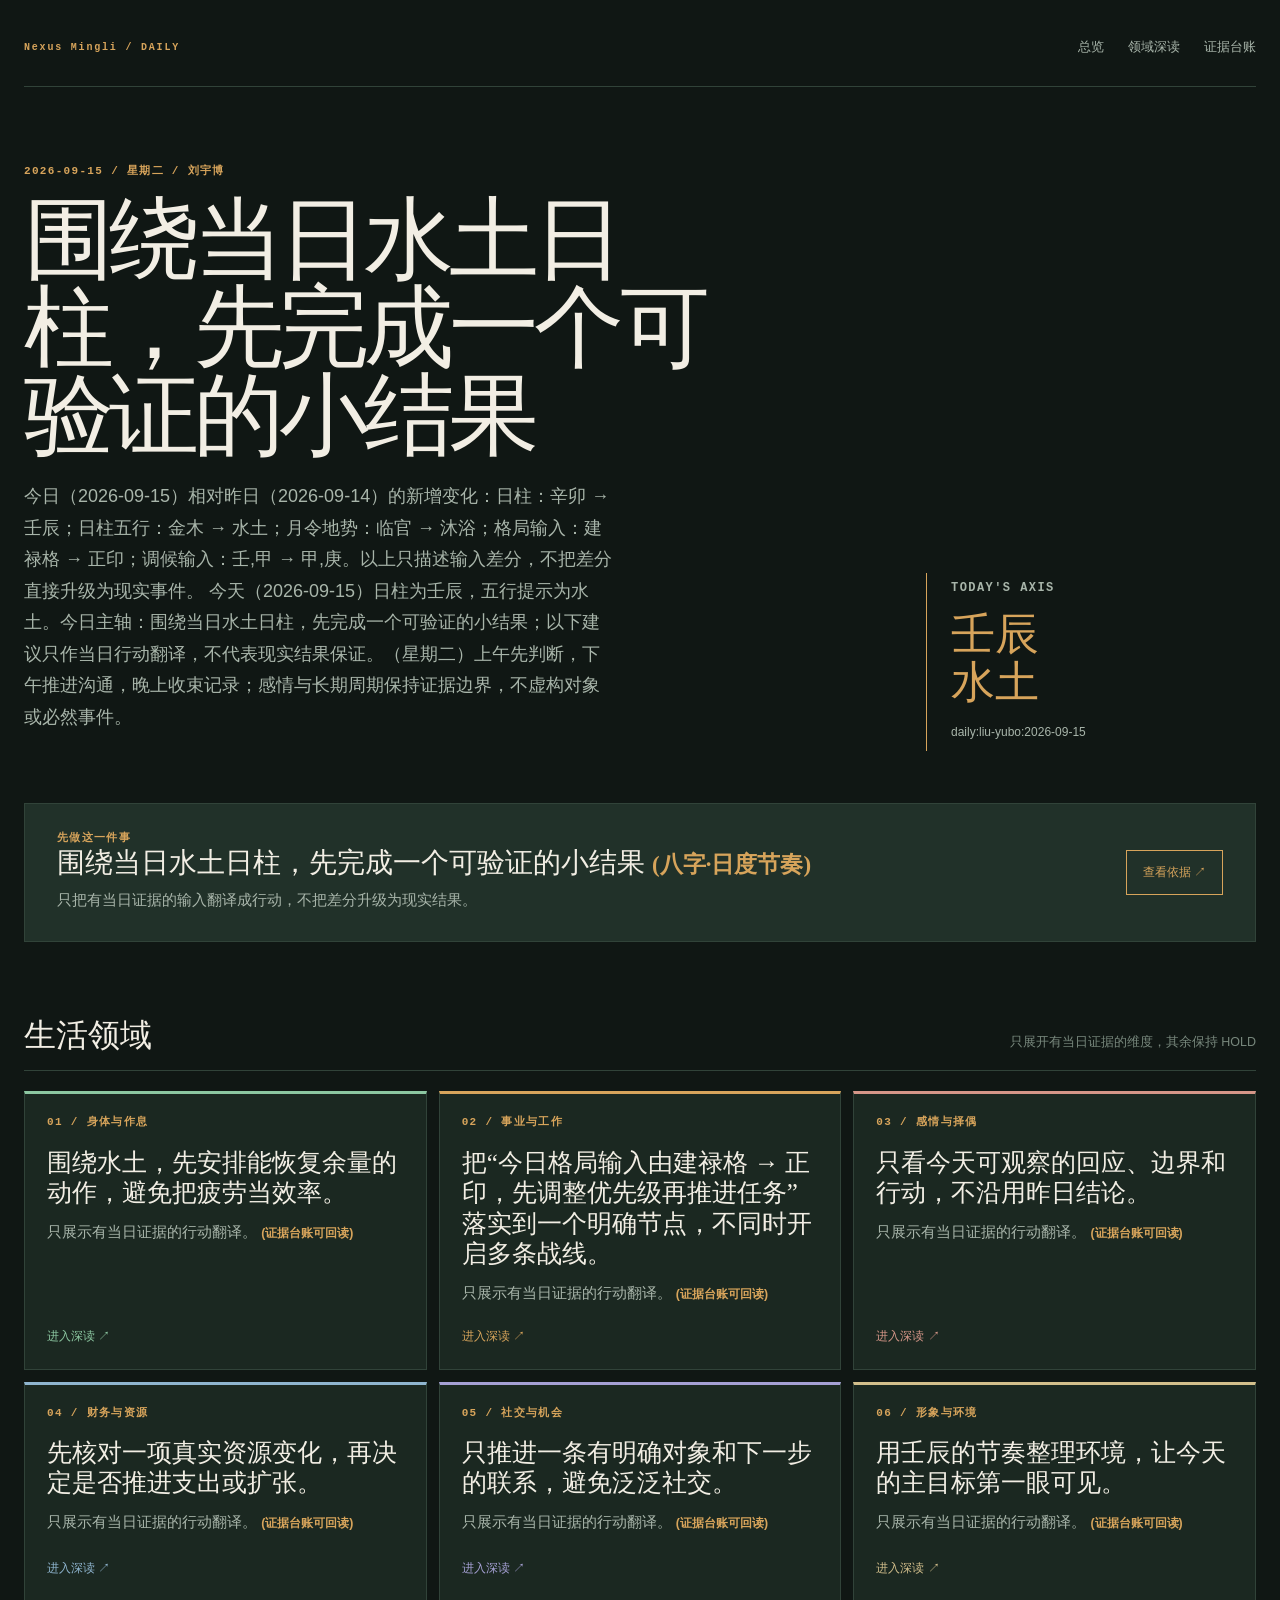
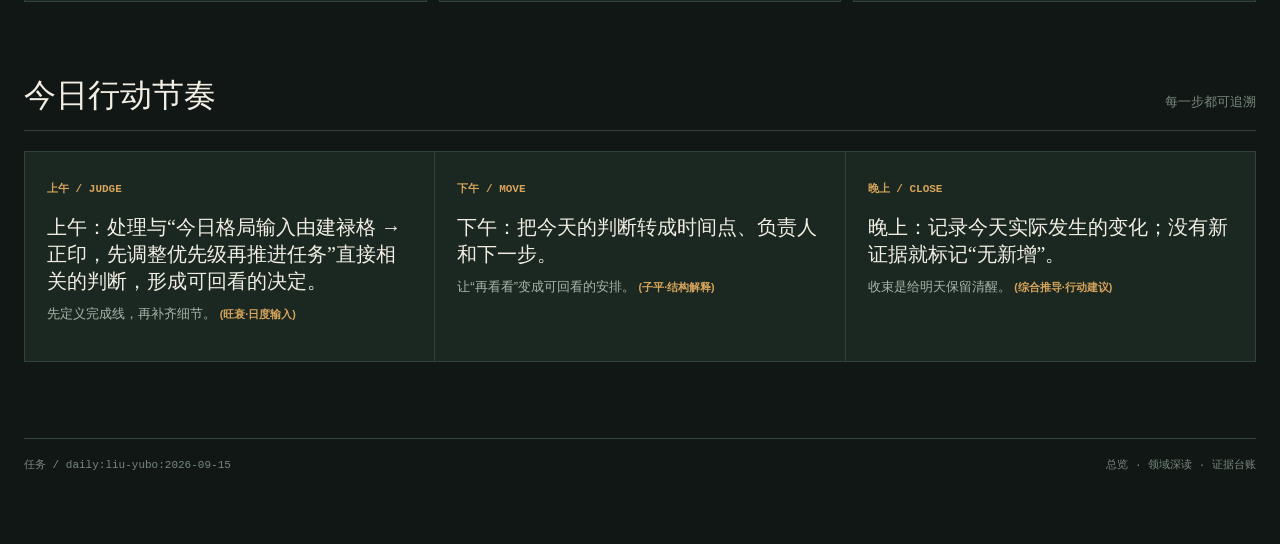
==== index.html @ b720baa3 "Update Liu Yubo daily 2026-09-07 (index.html)" ====
<!doctype html><html lang="zh-CN"><head><meta charset="utf-8"><meta name="viewport" content="width=device-width,initial-scale=1"><meta name="description" content="Nexus Mingli｜刘宇博个人命理日报与可回放证据台账"><link rel="canonical" href="https://fieldsgroover108-sys.github.io/liu-yubo-mingli-daily/"><title>刘宇博｜2026-09-15 总览</title><link rel="stylesheet" href="styles.css"></head><body><main class="shell"><header class="top"><div class="brand">Nexus Mingli / DAILY</div><nav class="nav"><a href="index.html">总览</a><a href="domain.html">领域深读</a><a href="evidence.html">证据台账</a></nav></header><section class="hero"><div><div class="eyebrow">2026-09-15 / 星期二 / 刘宇博</div><h1>围绕当日水土日柱，先完成一个可验证的小结果</h1><p>今日（2026-09-15）相对昨日（2026-09-14）的新增变化：日柱：辛卯 → 壬辰；日柱五行：金木 → 水土；月令地势：临官 → 沐浴；格局输入：建禄格 → 正印；调候输入：壬,甲 → 甲,庚。以上只描述输入差分，不把差分直接升级为现实事件。 今天（2026-09-15）日柱为壬辰，五行提示为水土。今日主轴：围绕当日水土日柱，先完成一个可验证的小结果；以下建议只作当日行动翻译，不代表现实结果保证。（星期二）上午先判断，下午推进沟通，晚上收束记录；感情与长期周期保持证据边界，不虚构对象或必然事件。</p></div><aside class="hero-mark"><span class="kicker">TODAY'S AXIS</span><strong>壬辰<br>水土</strong><span>daily:liu-yubo:2026-09-15</span></aside></section><section class="focus"><div><div class="kicker">先做这一件事</div><h2>围绕当日水土日柱，先完成一个可验证的小结果 <span class="source">(八字·日度节奏)</span></h2><p>只把有当日证据的输入翻译成行动，不把差分升级为现实结果。</p></div><a class="button" href="evidence.html#summary">查看依据 ↗</a></section><div class="section-head"><h2>生活领域</h2><small>只展开有当日证据的维度，其余保持 HOLD</small></div><section class="grid"><a class="tile health" href="domain.html#health"><span class="kicker">01 / 身体与作息</span><h3>围绕水土，先安排能恢复余量的动作，避免把疲劳当效率。</h3><p>只展示有当日证据的行动翻译。 <span class="source">(证据台账可回读)</span></p><span class="button">进入深读 ↗</span></a><a class="tile career" href="domain.html#career"><span class="kicker">02 / 事业与工作</span><h3>把“今日格局输入由建禄格 → 正印，先调整优先级再推进任务”落实到一个明确节点，不同时开启多条战线。</h3><p>只展示有当日证据的行动翻译。 <span class="source">(证据台账可回读)</span></p><span class="button">进入深读 ↗</span></a><a class="tile love" href="domain.html#love"><span class="kicker">03 / 感情与择偶</span><h3>只看今天可观察的回应、边界和行动，不沿用昨日结论。</h3><p>只展示有当日证据的行动翻译。 <span class="source">(证据台账可回读)</span></p><span class="button">进入深读 ↗</span></a><a class="tile money" href="domain.html#money"><span class="kicker">04 / 财务与资源</span><h3>先核对一项真实资源变化，再决定是否推进支出或扩张。</h3><p>只展示有当日证据的行动翻译。 <span class="source">(证据台账可回读)</span></p><span class="button">进入深读 ↗</span></a><a class="tile social" href="domain.html#social"><span class="kicker">05 / 社交与机会</span><h3>只推进一条有明确对象和下一步的联系，避免泛泛社交。</h3><p>只展示有当日证据的行动翻译。 <span class="source">(证据台账可回读)</span></p><span class="button">进入深读 ↗</span></a><a class="tile style" href="domain.html#style"><span class="kicker">06 / 形象与环境</span><h3>用壬辰的节奏整理环境，让今天的主目标第一眼可见。</h3><p>只展示有当日证据的行动翻译。 <span class="source">(证据台账可回读)</span></p><span class="button">进入深读 ↗</span></a></section><div class="section-head"><h2>今日行动节奏</h2><small>每一步都可追溯</small></div><section class="action-list"><article class="action"><time>上午 / JUDGE</time><strong>上午：处理与“今日格局输入由建禄格 → 正印，先调整优先级再推进任务”直接相关的判断，形成可回看的决定。</strong><p>先定义完成线，再补齐细节。 <span class="source">(旺衰·日度输入)</span></p></article><article class="action"><time>下午 / MOVE</time><strong>下午：把今天的判断转成时间点、负责人和下一步。</strong><p>让“再看看”变成可回看的安排。 <span class="source">(子平·结构解释)</span></p></article><article class="action"><time>晚上 / CLOSE</time><strong>晚上：记录今天实际发生的变化；没有新证据就标记“无新增”。</strong><p>收束是给明天保留清醒。 <span class="source">(综合推导·行动建议)</span></p></article></section><footer class="footer"><span>任务 / daily:liu-yubo:2026-09-15</span><span><a href="index.html">总览</a> · <a href="domain.html">领域深读</a> · <a href="evidence.html">证据台账</a></span></footer></main></body></html>
---- styles.css ----
:root{--bg:#101714;--bg-soft:#17221d;--panel:#1b2821;--panel-2:#213129;--ink:#f2eee4;--muted:#a8b5aa;--dim:#78887d;--line:#314339;--accent:#d7a45b;--accent-soft:#283f34;--health:#8cc7a1;--career:#d7a45b;--love:#d59688;--money:#8fb5cf;--social:#a5a0d4;--style:#d3bf8c;--serif:"Iowan Old Style","Baskerville","Songti SC",serif;--sans:"Avenir Next","PingFang SC","Microsoft YaHei",sans-serif;--mono:"SFMono-Regular","Cascadia Code",monospace}*{box-sizing:border-box}html{scroll-behavior:smooth}body{margin:0;background:var(--bg);color:var(--ink);font:15px/1.75 var(--sans);-webkit-font-smoothing:antialiased}a{color:inherit;text-decoration:none}.shell{width:min(1240px,calc(100% - 48px));margin:auto;padding:28px 0 72px}.top{display:flex;justify-content:space-between;align-items:center;border-bottom:1px solid var(--line);padding-bottom:18px}.brand{font:700 10px/1 var(--mono);letter-spacing:.18em;color:var(--accent)}.nav{display:flex;gap:24px}.nav a{font-size:13px;color:var(--muted);padding:8px 0;border-bottom:1px solid transparent;transition:color .25s,border-color .25s,transform .25s}.nav a:hover,.nav a:focus-visible{color:var(--ink);border-color:var(--accent);transform:translateY(-2px)}:focus-visible{outline:2px solid var(--accent);outline-offset:4px}.hero{display:grid;grid-template-columns:minmax(0,1fr) 330px;gap:72px;align-items:end;padding:78px 0 52px}.eyebrow,.kicker{font:700 11px/1.2 var(--mono);letter-spacing:.12em;text-transform:uppercase;color:var(--accent)}h1,h2,h3,p{margin-top:0}.hero h1,.domain-head h1{font:400 clamp(50px,7vw,92px)/.98 var(--serif);letter-spacing:-.055em;margin:18px 0 22px;max-width:700px}.hero p{font-size:18px;color:var(--muted);max-width:590px}.hero-mark{border-left:1px solid var(--accent);padding:8px 0 8px 24px}.hero-mark strong{display:block;font:400 44px/1.1 var(--serif);color:var(--accent);margin:15px 0}.hero-mark span{display:block;color:var(--muted);font-size:12px}.focus{display:grid;grid-template-columns:1fr auto;gap:28px;align-items:center;background:var(--panel-2);border:1px solid var(--line);padding:28px 32px;position:relative;overflow:hidden}.focus h2{font:400 28px/1.2 var(--serif);margin-bottom:8px}.focus p{margin:0;color:var(--muted)}.source{color:var(--accent);font-size:.82em;font-weight:700;white-space:normal}.button{display:inline-flex;align-items:center;gap:10px;white-space:nowrap;border:1px solid var(--accent);color:var(--accent);padding:11px 16px;font-size:12px;transition:background .25s,color .25s,transform .25s}.button:hover,.button:focus-visible{background:var(--accent);color:var(--bg);transform:translateY(-2px)}.section-head{display:flex;justify-content:space-between;align-items:baseline;margin:72px 0 20px;border-bottom:1px solid var(--line);padding-bottom:12px}.section-head h2{font:400 32px var(--serif);margin:0}.section-head small{color:var(--dim)}.grid{display:grid;grid-template-columns:repeat(3,1fr);gap:12px}.tile{display:flex;flex-direction:column;min-height:220px;padding:22px;background:var(--panel);border:1px solid var(--line);border-top:3px solid var(--tile);transition:transform .35s cubic-bezier(.2,.8,.2,1),background .35s,border-color .35s}.tile:hover,.tile:focus-visible{transform:translateY(-6px);background:var(--panel-2);border-color:var(--tile)}.tile h3{font:400 25px/1.22 var(--serif);margin:18px 0 10px}.tile p{color:var(--muted);margin-bottom:20px}.tile .button{margin-top:auto;border:0;padding:0;color:var(--tile)}.tile .button:hover{background:none;color:var(--ink);transform:none}.health{--tile:var(--health)}.career{--tile:var(--career)}.love{--tile:var(--love)}.money{--tile:var(--money)}.social{--tile:var(--social)}.style{--tile:var(--style)}.action-list{display:grid;grid-template-columns:repeat(3,1fr);gap:1px;background:var(--line);border:1px solid var(--line)}.action{background:var(--panel);padding:22px}.action time{font:700 11px var(--mono);color:var(--accent)}.action strong{display:block;font:400 20px/1.35 var(--serif);margin:14px 0 8px}.action p{color:var(--muted);font-size:13px}.footer{margin-top:76px;padding-top:18px;border-top:1px solid var(--line);display:flex;justify-content:space-between;color:var(--dim);font:11px var(--mono)}.crumb{font:12px var(--mono);color:var(--dim);margin-top:28px}.domain-head{display:grid;grid-template-columns:1fr 390px;gap:60px;align-items:end;padding:64px 0 28px}.domain-head h1{font-size:70px;margin-bottom:0}.domain-head>p{color:var(--muted);margin:0}.domain-section{margin-top:58px;scroll-margin-top:20px}.domain-title{display:flex;gap:16px;align-items:baseline;border-bottom:1px solid var(--line);padding-bottom:12px}.domain-title h2{font:400 32px var(--serif);margin:0}.domain-title small{color:var(--dim)}.reading{display:grid;grid-template-columns:160px 1fr 130px;gap:22px;padding:22px 0;border-bottom:1px solid var(--line);align-items:start}.reading:last-child{border-bottom:0}.reading .label{font:700 11px var(--mono);color:var(--tile);text-transform:uppercase;letter-spacing:.08em}.reading h3{font:400 22px/1.3 var(--serif);margin:0 0 6px}.reading p{color:var(--muted);margin:0}.reading .button{justify-self:end;padding:8px 10px;border-color:var(--line);color:var(--muted)}.evidence{margin:46px 0;background:var(--panel);border:1px solid var(--line);padding:26px 30px;scroll-margin-top:20px}.evidence-head{display:flex;justify-content:space-between;gap:20px;border-bottom:1px solid var(--line);padding-bottom:17px;margin-bottom:20px}.evidence h3{font:400 25px var(--serif);margin:0}.status{font:11px var(--mono);color:var(--accent);white-space:nowrap}.ledger{display:grid;grid-template-columns:145px 1fr;gap:12px 24px;margin:0}.ledger dt{font:700 11px var(--mono);color:var(--dim);text-transform:uppercase}.ledger dd{margin:0;color:var(--muted)}.fact{color:var(--health)}.rule{color:var(--money)}.inference{color:var(--accent)}.user{color:var(--love)}.open{color:var(--social)}.legend{display:flex;flex-wrap:wrap;gap:10px;margin-top:28px}.legend span{font:11px var(--mono);padding:5px 8px;border:1px solid var(--line);color:var(--muted)}@media(max-width:820px){.hero,.domain-head{grid-template-columns:1fr;gap:28px}.hero{padding-top:55px}.grid{grid-template-columns:repeat(2,1fr)}.reading{grid-template-columns:110px 1fr}.reading .button{grid-column:2;justify-self:start}.action-list{grid-template-columns:1fr}.domain-head h1{font-size:56px}}@media(max-width:560px){.shell{width:min(100% - 30px,1240px);padding-top:18px}.top{align-items:flex-start}.brand{max-width:150px;line-height:1.45}.nav{gap:13px}.nav a{font-size:12px}.hero{padding:50px 0 34px}.hero h1{font-size:54px}.hero p{font-size:16px}.hero-mark{padding-left:18px}.hero-mark strong{font-size:36px}.focus{grid-template-columns:1fr;padding:23px 21px}.section-head{margin-top:52px}.section-head h2{font-size:28px}.section-head small{font-size:11px}.grid{grid-template-columns:1fr}.tile{min-height:190px}.footer{display:block}.footer span{display:block;margin-top:8px}.domain-head{padding-top:44px}.domain-head h1{font-size:49px}.domain-head>p{font-size:14px}.domain-title h2{font-size:27px}.reading{grid-template-columns:1fr;gap:7px;padding:20px 0}.reading .button{grid-column:auto}.evidence{padding:21px 18px}.evidence-head{display:block}.status{display:block;margin-top:8px}.ledger{grid-template-columns:1fr;gap:5px}.ledger dd{margin-bottom:10px}}
@media(prefers-reduced-motion:reduce){html{scroll-behavior:auto}*,*:before,*:after{animation-duration:.01ms!important;animation-iteration-count:1!important;transition-duration:.01ms!important}}
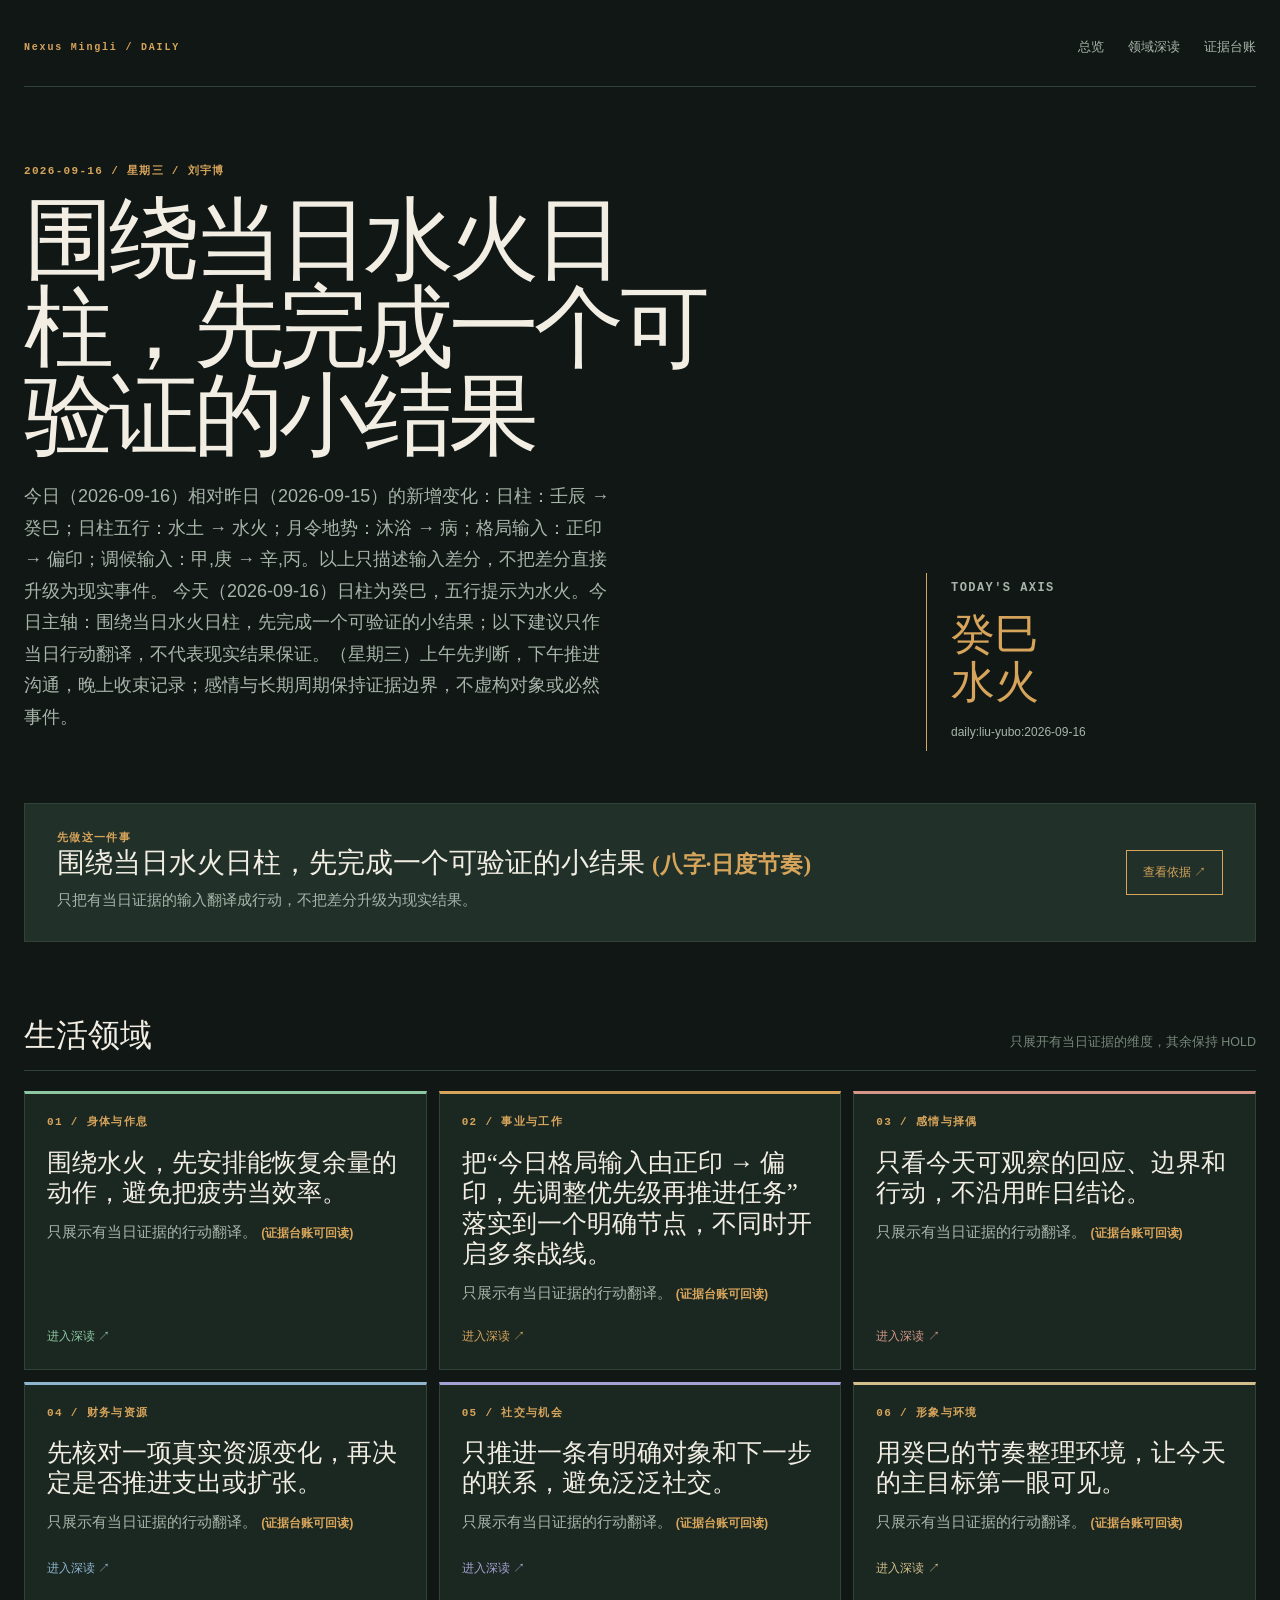
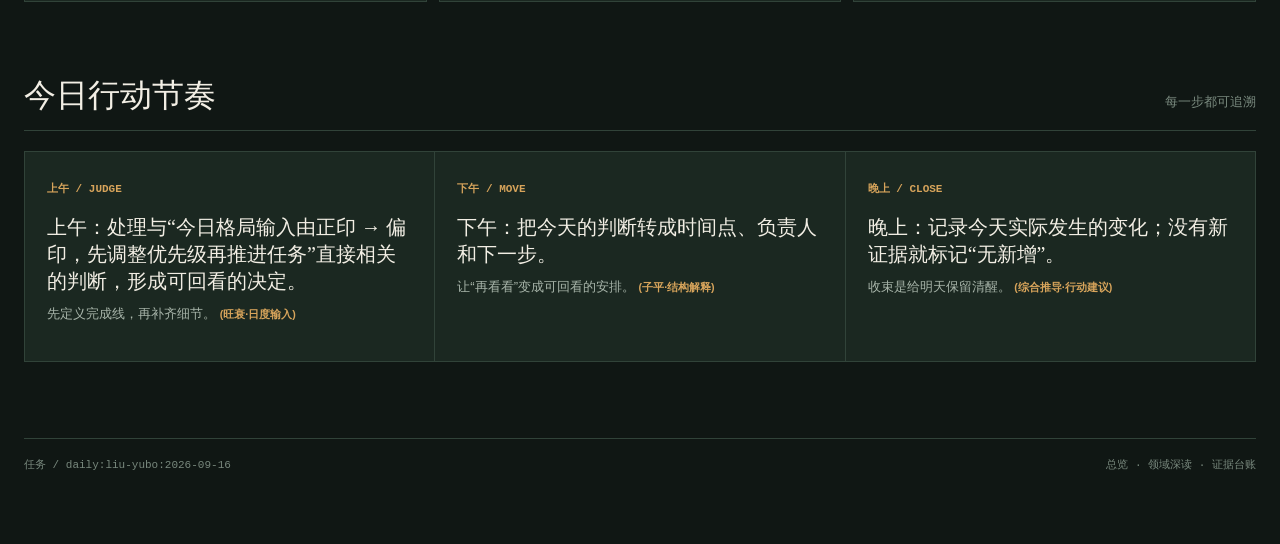
==== commit 8e9e4813: "Update Liu Yubo daily 2026-09-07 (index.html)" ====
--- a/index.html
+++ b/index.html
@@ -1 +1 @@
-<!doctype html><html lang="zh-CN"><head><meta charset="utf-8"><meta name="viewport" content="width=device-width,initial-scale=1"><meta name="description" content="Nexus Mingli｜刘宇博个人命理日报与可回放证据台账"><link rel="canonical" href="https://fieldsgroover108-sys.github.io/liu-yubo-mingli-daily/"><title>刘宇博｜2026-09-15 总览</title><link rel="stylesheet" href="styles.css"></head><body><main class="shell"><header class="top"><div class="brand">Nexus Mingli / DAILY</div><nav class="nav"><a href="index.html">总览</a><a href="domain.html">领域深读</a><a href="evidence.html">证据台账</a></nav></header><section class="hero"><div><div class="eyebrow">2026-09-15 / 星期二 / 刘宇博</div><h1>围绕当日水土日柱，先完成一个可验证的小结果</h1><p>今日（2026-09-15）相对昨日（2026-09-14）的新增变化：日柱：辛卯 → 壬辰；日柱五行：金木 → 水土；月令地势：临官 → 沐浴；格局输入：建禄格 → 正印；调候输入：壬,甲 → 甲,庚。以上只描述输入差分，不把差分直接升级为现实事件。 今天（2026-09-15）日柱为壬辰，五行提示为水土。今日主轴：围绕当日水土日柱，先完成一个可验证的小结果；以下建议只作当日行动翻译，不代表现实结果保证。（星期二）上午先判断，下午推进沟通，晚上收束记录；感情与长期周期保持证据边界，不虚构对象或必然事件。</p></div><aside class="hero-mark"><span class="kicker">TODAY'S AXIS</span><strong>壬辰<br>水土</strong><span>daily:liu-yubo:2026-09-15</span></aside></section><section class="focus"><div><div class="kicker">先做这一件事</div><h2>围绕当日水土日柱，先完成一个可验证的小结果 <span class="source">(八字·日度节奏)</span></h2><p>只把有当日证据的输入翻译成行动，不把差分升级为现实结果。</p></div><a class="button" href="evidence.html#summary">查看依据 ↗</a></section><div class="section-head"><h2>生活领域</h2><small>只展开有当日证据的维度，其余保持 HOLD</small></div><section class="grid"><a class="tile health" href="domain.html#health"><span class="kicker">01 / 身体与作息</span><h3>围绕水土，先安排能恢复余量的动作，避免把疲劳当效率。</h3><p>只展示有当日证据的行动翻译。 <span class="source">(证据台账可回读)</span></p><span class="button">进入深读 ↗</span></a><a class="tile career" href="domain.html#career"><span class="kicker">02 / 事业与工作</span><h3>把“今日格局输入由建禄格 → 正印，先调整优先级再推进任务”落实到一个明确节点，不同时开启多条战线。</h3><p>只展示有当日证据的行动翻译。 <span class="source">(证据台账可回读)</span></p><span class="button">进入深读 ↗</span></a><a class="tile love" href="domain.html#love"><span class="kicker">03 / 感情与择偶</span><h3>只看今天可观察的回应、边界和行动，不沿用昨日结论。</h3><p>只展示有当日证据的行动翻译。 <span class="source">(证据台账可回读)</span></p><span class="button">进入深读 ↗</span></a><a class="tile money" href="domain.html#money"><span class="kicker">04 / 财务与资源</span><h3>先核对一项真实资源变化，再决定是否推进支出或扩张。</h3><p>只展示有当日证据的行动翻译。 <span class="source">(证据台账可回读)</span></p><span class="button">进入深读 ↗</span></a><a class="tile social" href="domain.html#social"><span class="kicker">05 / 社交与机会</span><h3>只推进一条有明确对象和下一步的联系，避免泛泛社交。</h3><p>只展示有当日证据的行动翻译。 <span class="source">(证据台账可回读)</span></p><span class="button">进入深读 ↗</span></a><a class="tile style" href="domain.html#style"><span class="kicker">06 / 形象与环境</span><h3>用壬辰的节奏整理环境，让今天的主目标第一眼可见。</h3><p>只展示有当日证据的行动翻译。 <span class="source">(证据台账可回读)</span></p><span class="button">进入深读 ↗</span></a></section><div class="section-head"><h2>今日行动节奏</h2><small>每一步都可追溯</small></div><section class="action-list"><article class="action"><time>上午 / JUDGE</time><strong>上午：处理与“今日格局输入由建禄格 → 正印，先调整优先级再推进任务”直接相关的判断，形成可回看的决定。</strong><p>先定义完成线，再补齐细节。 <span class="source">(旺衰·日度输入)</span></p></article><article class="action"><time>下午 / MOVE</time><strong>下午：把今天的判断转成时间点、负责人和下一步。</strong><p>让“再看看”变成可回看的安排。 <span class="source">(子平·结构解释)</span></p></article><article class="action"><time>晚上 / CLOSE</time><strong>晚上：记录今天实际发生的变化；没有新证据就标记“无新增”。</strong><p>收束是给明天保留清醒。 <span class="source">(综合推导·行动建议)</span></p></article></section><footer class="footer"><span>任务 / daily:liu-yubo:2026-09-15</span><span><a href="index.html">总览</a> · <a href="domain.html">领域深读</a> · <a href="evidence.html">证据台账</a></span></footer></main></body></html>+<!doctype html><html lang="zh-CN"><head><meta charset="utf-8"><meta name="viewport" content="width=device-width,initial-scale=1"><meta name="description" content="Nexus Mingli｜刘宇博个人命理日报与可回放证据台账"><link rel="canonical" href="https://fieldsgroover108-sys.github.io/liu-yubo-mingli-daily/"><title>刘宇博｜2026-09-16 总览</title><link rel="stylesheet" href="styles.css"></head><body><main class="shell"><header class="top"><div class="brand">Nexus Mingli / DAILY</div><nav class="nav"><a href="index.html">总览</a><a href="domain.html">领域深读</a><a href="evidence.html">证据台账</a></nav></header><section class="hero"><div><div class="eyebrow">2026-09-16 / 星期三 / 刘宇博</div><h1>围绕当日水火日柱，先完成一个可验证的小结果</h1><p>今日（2026-09-16）相对昨日（2026-09-15）的新增变化：日柱：壬辰 → 癸巳；日柱五行：水土 → 水火；月令地势：沐浴 → 病；格局输入：正印 → 偏印；调候输入：甲,庚 → 辛,丙。以上只描述输入差分，不把差分直接升级为现实事件。 今天（2026-09-16）日柱为癸巳，五行提示为水火。今日主轴：围绕当日水火日柱，先完成一个可验证的小结果；以下建议只作当日行动翻译，不代表现实结果保证。（星期三）上午先判断，下午推进沟通，晚上收束记录；感情与长期周期保持证据边界，不虚构对象或必然事件。</p></div><aside class="hero-mark"><span class="kicker">TODAY'S AXIS</span><strong>癸巳<br>水火</strong><span>daily:liu-yubo:2026-09-16</span></aside></section><section class="focus"><div><div class="kicker">先做这一件事</div><h2>围绕当日水火日柱，先完成一个可验证的小结果 <span class="source">(八字·日度节奏)</span></h2><p>只把有当日证据的输入翻译成行动，不把差分升级为现实结果。</p></div><a class="button" href="evidence.html#summary">查看依据 ↗</a></section><div class="section-head"><h2>生活领域</h2><small>只展开有当日证据的维度，其余保持 HOLD</small></div><section class="grid"><a class="tile health" href="domain.html#health"><span class="kicker">01 / 身体与作息</span><h3>围绕水火，先安排能恢复余量的动作，避免把疲劳当效率。</h3><p>只展示有当日证据的行动翻译。 <span class="source">(证据台账可回读)</span></p><span class="button">进入深读 ↗</span></a><a class="tile career" href="domain.html#career"><span class="kicker">02 / 事业与工作</span><h3>把“今日格局输入由正印 → 偏印，先调整优先级再推进任务”落实到一个明确节点，不同时开启多条战线。</h3><p>只展示有当日证据的行动翻译。 <span class="source">(证据台账可回读)</span></p><span class="button">进入深读 ↗</span></a><a class="tile love" href="domain.html#love"><span class="kicker">03 / 感情与择偶</span><h3>只看今天可观察的回应、边界和行动，不沿用昨日结论。</h3><p>只展示有当日证据的行动翻译。 <span class="source">(证据台账可回读)</span></p><span class="button">进入深读 ↗</span></a><a class="tile money" href="domain.html#money"><span class="kicker">04 / 财务与资源</span><h3>先核对一项真实资源变化，再决定是否推进支出或扩张。</h3><p>只展示有当日证据的行动翻译。 <span class="source">(证据台账可回读)</span></p><span class="button">进入深读 ↗</span></a><a class="tile social" href="domain.html#social"><span class="kicker">05 / 社交与机会</span><h3>只推进一条有明确对象和下一步的联系，避免泛泛社交。</h3><p>只展示有当日证据的行动翻译。 <span class="source">(证据台账可回读)</span></p><span class="button">进入深读 ↗</span></a><a class="tile style" href="domain.html#style"><span class="kicker">06 / 形象与环境</span><h3>用癸巳的节奏整理环境，让今天的主目标第一眼可见。</h3><p>只展示有当日证据的行动翻译。 <span class="source">(证据台账可回读)</span></p><span class="button">进入深读 ↗</span></a></section><div class="section-head"><h2>今日行动节奏</h2><small>每一步都可追溯</small></div><section class="action-list"><article class="action"><time>上午 / JUDGE</time><strong>上午：处理与“今日格局输入由正印 → 偏印，先调整优先级再推进任务”直接相关的判断，形成可回看的决定。</strong><p>先定义完成线，再补齐细节。 <span class="source">(旺衰·日度输入)</span></p></article><article class="action"><time>下午 / MOVE</time><strong>下午：把今天的判断转成时间点、负责人和下一步。</strong><p>让“再看看”变成可回看的安排。 <span class="source">(子平·结构解释)</span></p></article><article class="action"><time>晚上 / CLOSE</time><strong>晚上：记录今天实际发生的变化；没有新证据就标记“无新增”。</strong><p>收束是给明天保留清醒。 <span class="source">(综合推导·行动建议)</span></p></article></section><footer class="footer"><span>任务 / daily:liu-yubo:2026-09-16</span><span><a href="index.html">总览</a> · <a href="domain.html">领域深读</a> · <a href="evidence.html">证据台账</a></span></footer></main></body></html>
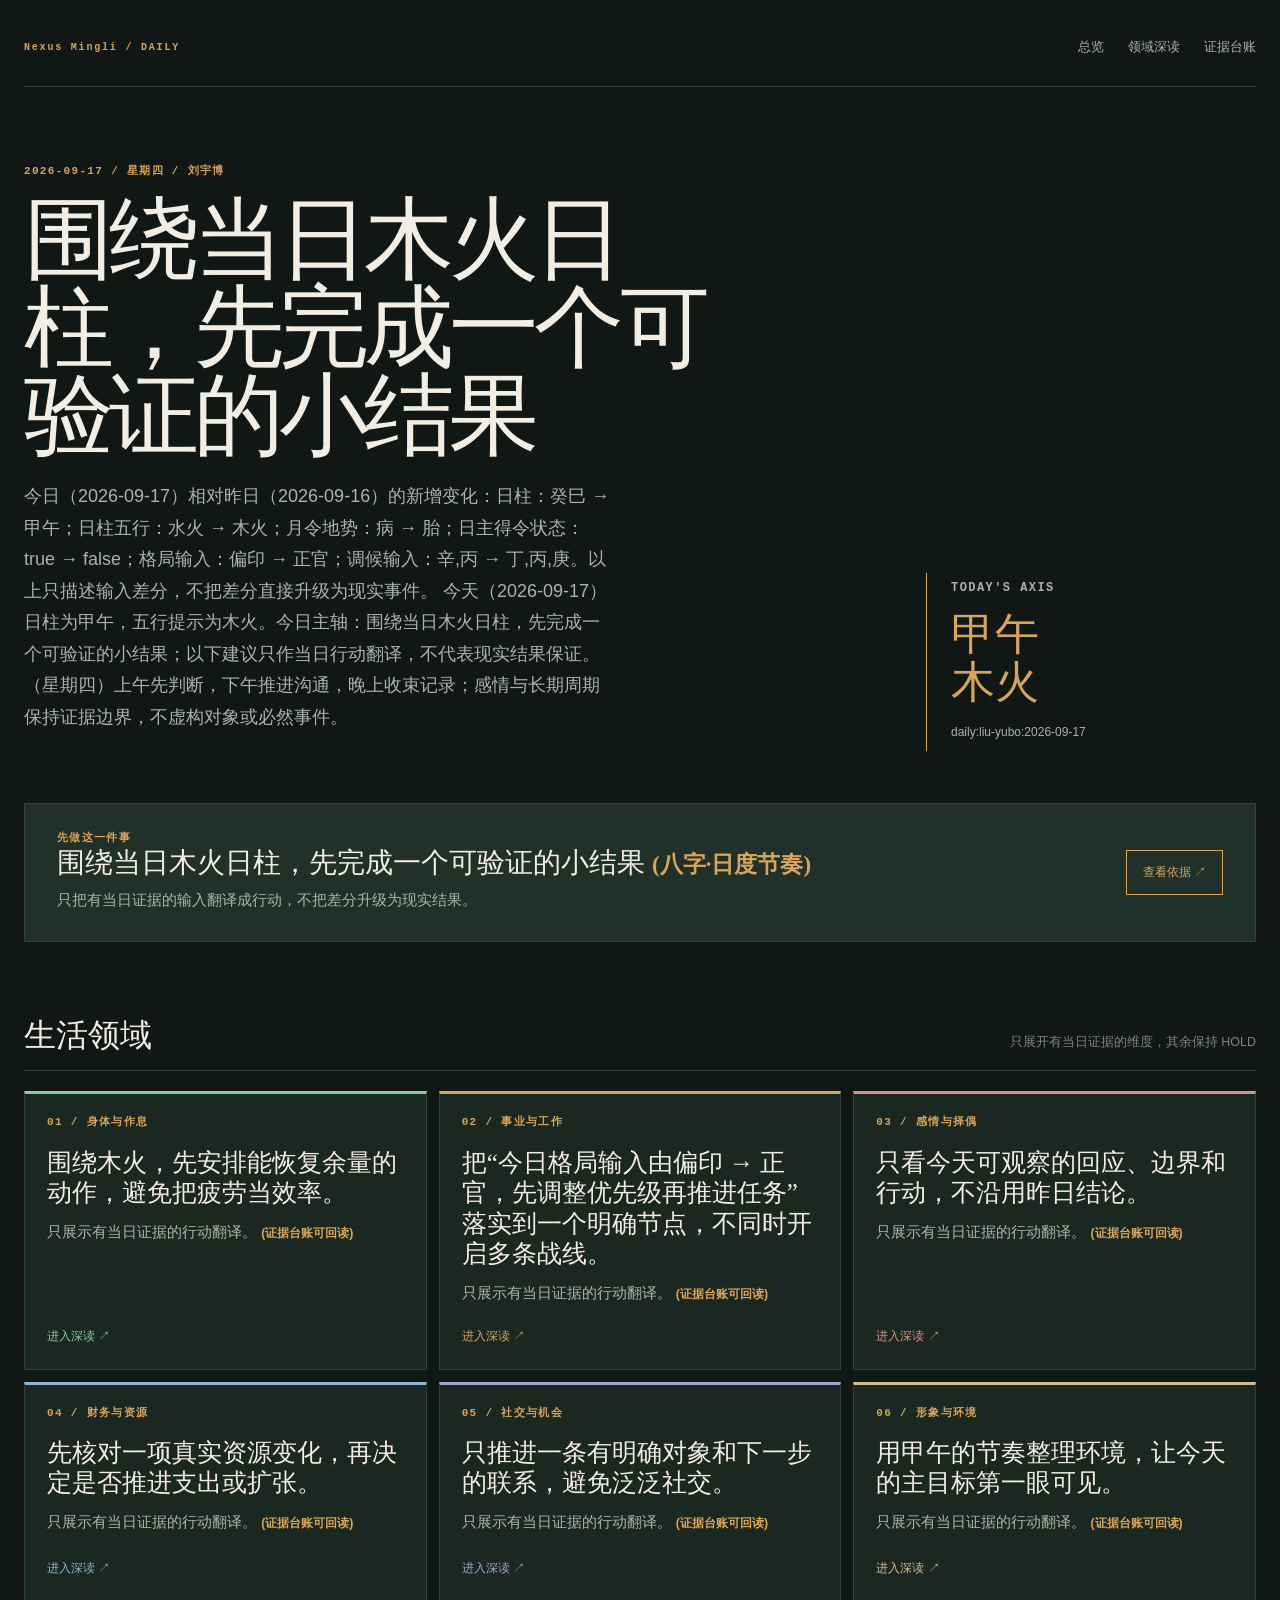
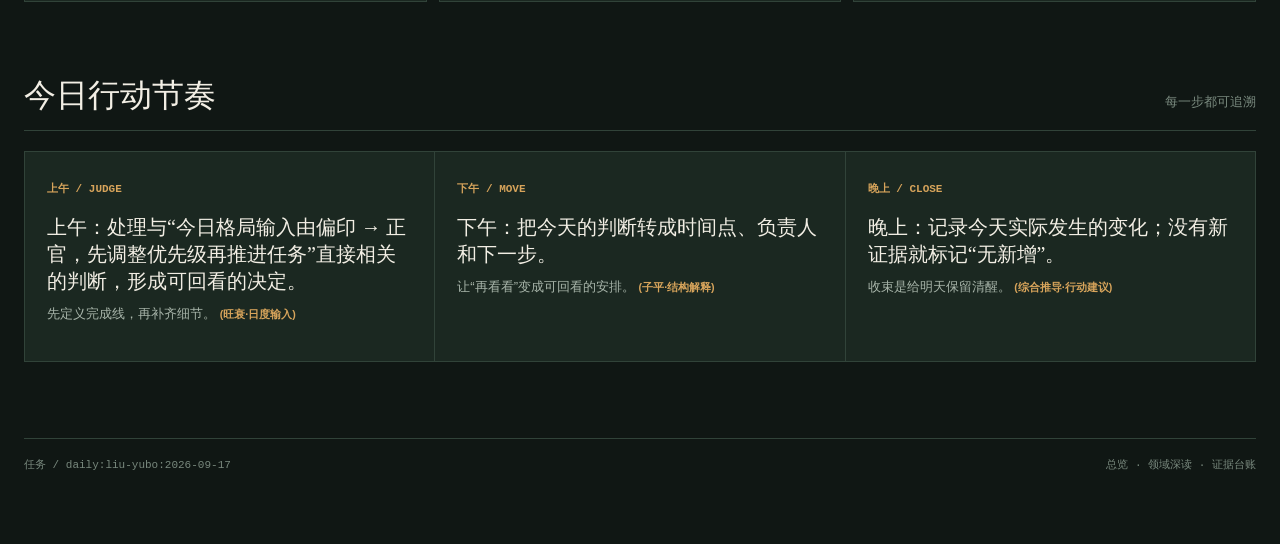
==== commit cbecfc70: "Update Liu Yubo daily 2026-09-07 (index.html)" ====
--- a/index.html
+++ b/index.html
@@ -1 +1 @@
-<!doctype html><html lang="zh-CN"><head><meta charset="utf-8"><meta name="viewport" content="width=device-width,initial-scale=1"><meta name="description" content="Nexus Mingli｜刘宇博个人命理日报与可回放证据台账"><link rel="canonical" href="https://fieldsgroover108-sys.github.io/liu-yubo-mingli-daily/"><title>刘宇博｜2026-09-16 总览</title><link rel="stylesheet" href="styles.css"></head><body><main class="shell"><header class="top"><div class="brand">Nexus Mingli / DAILY</div><nav class="nav"><a href="index.html">总览</a><a href="domain.html">领域深读</a><a href="evidence.html">证据台账</a></nav></header><section class="hero"><div><div class="eyebrow">2026-09-16 / 星期三 / 刘宇博</div><h1>围绕当日水火日柱，先完成一个可验证的小结果</h1><p>今日（2026-09-16）相对昨日（2026-09-15）的新增变化：日柱：壬辰 → 癸巳；日柱五行：水土 → 水火；月令地势：沐浴 → 病；格局输入：正印 → 偏印；调候输入：甲,庚 → 辛,丙。以上只描述输入差分，不把差分直接升级为现实事件。 今天（2026-09-16）日柱为癸巳，五行提示为水火。今日主轴：围绕当日水火日柱，先完成一个可验证的小结果；以下建议只作当日行动翻译，不代表现实结果保证。（星期三）上午先判断，下午推进沟通，晚上收束记录；感情与长期周期保持证据边界，不虚构对象或必然事件。</p></div><aside class="hero-mark"><span class="kicker">TODAY'S AXIS</span><strong>癸巳<br>水火</strong><span>daily:liu-yubo:2026-09-16</span></aside></section><section class="focus"><div><div class="kicker">先做这一件事</div><h2>围绕当日水火日柱，先完成一个可验证的小结果 <span class="source">(八字·日度节奏)</span></h2><p>只把有当日证据的输入翻译成行动，不把差分升级为现实结果。</p></div><a class="button" href="evidence.html#summary">查看依据 ↗</a></section><div class="section-head"><h2>生活领域</h2><small>只展开有当日证据的维度，其余保持 HOLD</small></div><section class="grid"><a class="tile health" href="domain.html#health"><span class="kicker">01 / 身体与作息</span><h3>围绕水火，先安排能恢复余量的动作，避免把疲劳当效率。</h3><p>只展示有当日证据的行动翻译。 <span class="source">(证据台账可回读)</span></p><span class="button">进入深读 ↗</span></a><a class="tile career" href="domain.html#career"><span class="kicker">02 / 事业与工作</span><h3>把“今日格局输入由正印 → 偏印，先调整优先级再推进任务”落实到一个明确节点，不同时开启多条战线。</h3><p>只展示有当日证据的行动翻译。 <span class="source">(证据台账可回读)</span></p><span class="button">进入深读 ↗</span></a><a class="tile love" href="domain.html#love"><span class="kicker">03 / 感情与择偶</span><h3>只看今天可观察的回应、边界和行动，不沿用昨日结论。</h3><p>只展示有当日证据的行动翻译。 <span class="source">(证据台账可回读)</span></p><span class="button">进入深读 ↗</span></a><a class="tile money" href="domain.html#money"><span class="kicker">04 / 财务与资源</span><h3>先核对一项真实资源变化，再决定是否推进支出或扩张。</h3><p>只展示有当日证据的行动翻译。 <span class="source">(证据台账可回读)</span></p><span class="button">进入深读 ↗</span></a><a class="tile social" href="domain.html#social"><span class="kicker">05 / 社交与机会</span><h3>只推进一条有明确对象和下一步的联系，避免泛泛社交。</h3><p>只展示有当日证据的行动翻译。 <span class="source">(证据台账可回读)</span></p><span class="button">进入深读 ↗</span></a><a class="tile style" href="domain.html#style"><span class="kicker">06 / 形象与环境</span><h3>用癸巳的节奏整理环境，让今天的主目标第一眼可见。</h3><p>只展示有当日证据的行动翻译。 <span class="source">(证据台账可回读)</span></p><span class="button">进入深读 ↗</span></a></section><div class="section-head"><h2>今日行动节奏</h2><small>每一步都可追溯</small></div><section class="action-list"><article class="action"><time>上午 / JUDGE</time><strong>上午：处理与“今日格局输入由正印 → 偏印，先调整优先级再推进任务”直接相关的判断，形成可回看的决定。</strong><p>先定义完成线，再补齐细节。 <span class="source">(旺衰·日度输入)</span></p></article><article class="action"><time>下午 / MOVE</time><strong>下午：把今天的判断转成时间点、负责人和下一步。</strong><p>让“再看看”变成可回看的安排。 <span class="source">(子平·结构解释)</span></p></article><article class="action"><time>晚上 / CLOSE</time><strong>晚上：记录今天实际发生的变化；没有新证据就标记“无新增”。</strong><p>收束是给明天保留清醒。 <span class="source">(综合推导·行动建议)</span></p></article></section><footer class="footer"><span>任务 / daily:liu-yubo:2026-09-16</span><span><a href="index.html">总览</a> · <a href="domain.html">领域深读</a> · <a href="evidence.html">证据台账</a></span></footer></main></body></html>+<!doctype html><html lang="zh-CN"><head><meta charset="utf-8"><meta name="viewport" content="width=device-width,initial-scale=1"><meta name="description" content="Nexus Mingli｜刘宇博个人命理日报与可回放证据台账"><link rel="canonical" href="https://fieldsgroover108-sys.github.io/liu-yubo-mingli-daily/"><title>刘宇博｜2026-09-17 总览</title><link rel="stylesheet" href="styles.css"></head><body><main class="shell"><header class="top"><div class="brand">Nexus Mingli / DAILY</div><nav class="nav"><a href="index.html">总览</a><a href="domain.html">领域深读</a><a href="evidence.html">证据台账</a></nav></header><section class="hero"><div><div class="eyebrow">2026-09-17 / 星期四 / 刘宇博</div><h1>围绕当日木火日柱，先完成一个可验证的小结果</h1><p>今日（2026-09-17）相对昨日（2026-09-16）的新增变化：日柱：癸巳 → 甲午；日柱五行：水火 → 木火；月令地势：病 → 胎；日主得令状态：true → false；格局输入：偏印 → 正官；调候输入：辛,丙 → 丁,丙,庚。以上只描述输入差分，不把差分直接升级为现实事件。 今天（2026-09-17）日柱为甲午，五行提示为木火。今日主轴：围绕当日木火日柱，先完成一个可验证的小结果；以下建议只作当日行动翻译，不代表现实结果保证。（星期四）上午先判断，下午推进沟通，晚上收束记录；感情与长期周期保持证据边界，不虚构对象或必然事件。</p></div><aside class="hero-mark"><span class="kicker">TODAY'S AXIS</span><strong>甲午<br>木火</strong><span>daily:liu-yubo:2026-09-17</span></aside></section><section class="focus"><div><div class="kicker">先做这一件事</div><h2>围绕当日木火日柱，先完成一个可验证的小结果 <span class="source">(八字·日度节奏)</span></h2><p>只把有当日证据的输入翻译成行动，不把差分升级为现实结果。</p></div><a class="button" href="evidence.html#summary">查看依据 ↗</a></section><div class="section-head"><h2>生活领域</h2><small>只展开有当日证据的维度，其余保持 HOLD</small></div><section class="grid"><a class="tile health" href="domain.html#health"><span class="kicker">01 / 身体与作息</span><h3>围绕木火，先安排能恢复余量的动作，避免把疲劳当效率。</h3><p>只展示有当日证据的行动翻译。 <span class="source">(证据台账可回读)</span></p><span class="button">进入深读 ↗</span></a><a class="tile career" href="domain.html#career"><span class="kicker">02 / 事业与工作</span><h3>把“今日格局输入由偏印 → 正官，先调整优先级再推进任务”落实到一个明确节点，不同时开启多条战线。</h3><p>只展示有当日证据的行动翻译。 <span class="source">(证据台账可回读)</span></p><span class="button">进入深读 ↗</span></a><a class="tile love" href="domain.html#love"><span class="kicker">03 / 感情与择偶</span><h3>只看今天可观察的回应、边界和行动，不沿用昨日结论。</h3><p>只展示有当日证据的行动翻译。 <span class="source">(证据台账可回读)</span></p><span class="button">进入深读 ↗</span></a><a class="tile money" href="domain.html#money"><span class="kicker">04 / 财务与资源</span><h3>先核对一项真实资源变化，再决定是否推进支出或扩张。</h3><p>只展示有当日证据的行动翻译。 <span class="source">(证据台账可回读)</span></p><span class="button">进入深读 ↗</span></a><a class="tile social" href="domain.html#social"><span class="kicker">05 / 社交与机会</span><h3>只推进一条有明确对象和下一步的联系，避免泛泛社交。</h3><p>只展示有当日证据的行动翻译。 <span class="source">(证据台账可回读)</span></p><span class="button">进入深读 ↗</span></a><a class="tile style" href="domain.html#style"><span class="kicker">06 / 形象与环境</span><h3>用甲午的节奏整理环境，让今天的主目标第一眼可见。</h3><p>只展示有当日证据的行动翻译。 <span class="source">(证据台账可回读)</span></p><span class="button">进入深读 ↗</span></a></section><div class="section-head"><h2>今日行动节奏</h2><small>每一步都可追溯</small></div><section class="action-list"><article class="action"><time>上午 / JUDGE</time><strong>上午：处理与“今日格局输入由偏印 → 正官，先调整优先级再推进任务”直接相关的判断，形成可回看的决定。</strong><p>先定义完成线，再补齐细节。 <span class="source">(旺衰·日度输入)</span></p></article><article class="action"><time>下午 / MOVE</time><strong>下午：把今天的判断转成时间点、负责人和下一步。</strong><p>让“再看看”变成可回看的安排。 <span class="source">(子平·结构解释)</span></p></article><article class="action"><time>晚上 / CLOSE</time><strong>晚上：记录今天实际发生的变化；没有新证据就标记“无新增”。</strong><p>收束是给明天保留清醒。 <span class="source">(综合推导·行动建议)</span></p></article></section><footer class="footer"><span>任务 / daily:liu-yubo:2026-09-17</span><span><a href="index.html">总览</a> · <a href="domain.html">领域深读</a> · <a href="evidence.html">证据台账</a></span></footer></main></body></html>
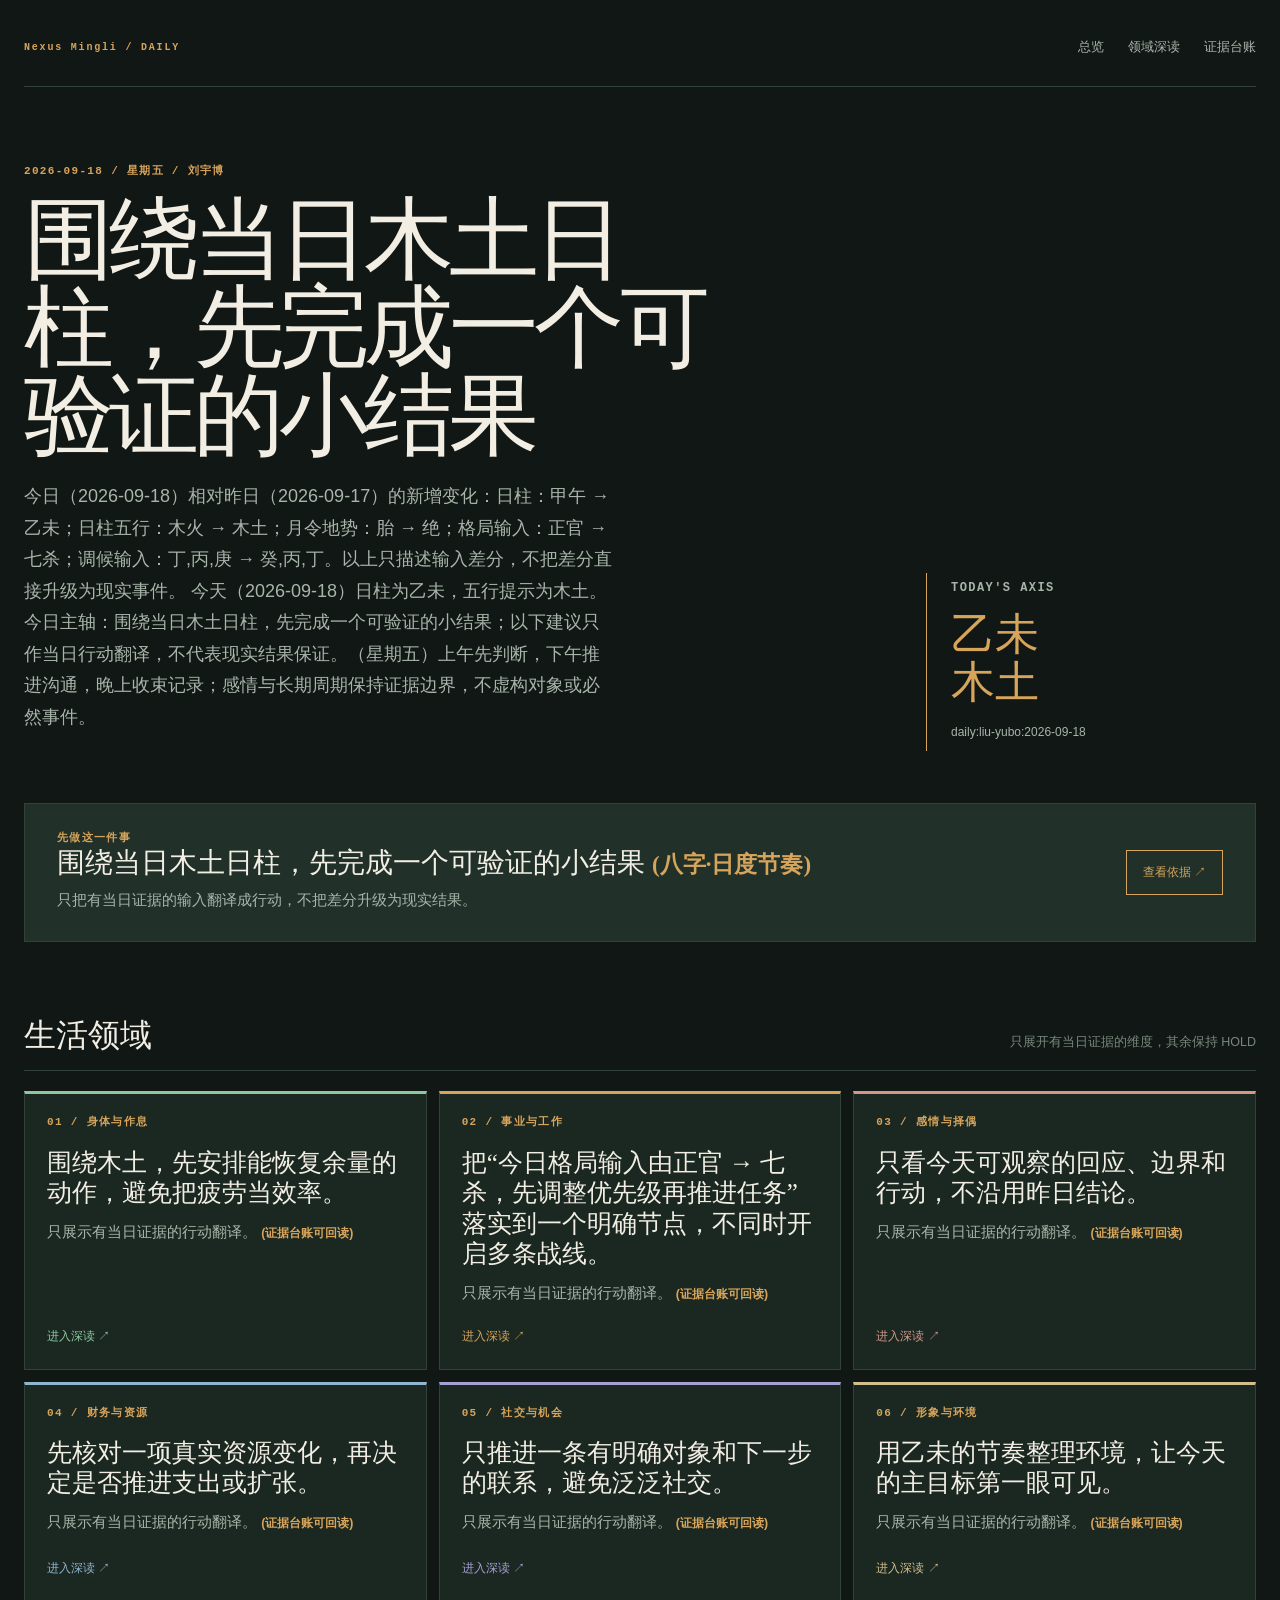
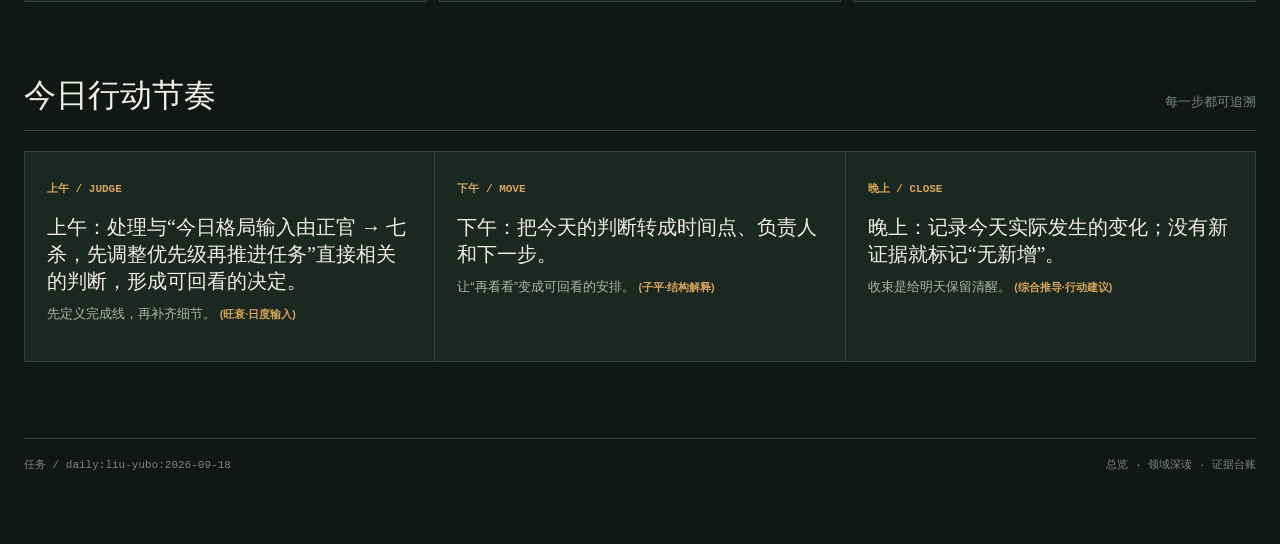
==== commit 62c18ba0: "Update Liu Yubo daily 2026-09-07 (index.html)" ====
--- a/index.html
+++ b/index.html
@@ -1 +1 @@
-<!doctype html><html lang="zh-CN"><head><meta charset="utf-8"><meta name="viewport" content="width=device-width,initial-scale=1"><meta name="description" content="Nexus Mingli｜刘宇博个人命理日报与可回放证据台账"><link rel="canonical" href="https://fieldsgroover108-sys.github.io/liu-yubo-mingli-daily/"><title>刘宇博｜2026-09-17 总览</title><link rel="stylesheet" href="styles.css"></head><body><main class="shell"><header class="top"><div class="brand">Nexus Mingli / DAILY</div><nav class="nav"><a href="index.html">总览</a><a href="domain.html">领域深读</a><a href="evidence.html">证据台账</a></nav></header><section class="hero"><div><div class="eyebrow">2026-09-17 / 星期四 / 刘宇博</div><h1>围绕当日木火日柱，先完成一个可验证的小结果</h1><p>今日（2026-09-17）相对昨日（2026-09-16）的新增变化：日柱：癸巳 → 甲午；日柱五行：水火 → 木火；月令地势：病 → 胎；日主得令状态：true → false；格局输入：偏印 → 正官；调候输入：辛,丙 → 丁,丙,庚。以上只描述输入差分，不把差分直接升级为现实事件。 今天（2026-09-17）日柱为甲午，五行提示为木火。今日主轴：围绕当日木火日柱，先完成一个可验证的小结果；以下建议只作当日行动翻译，不代表现实结果保证。（星期四）上午先判断，下午推进沟通，晚上收束记录；感情与长期周期保持证据边界，不虚构对象或必然事件。</p></div><aside class="hero-mark"><span class="kicker">TODAY'S AXIS</span><strong>甲午<br>木火</strong><span>daily:liu-yubo:2026-09-17</span></aside></section><section class="focus"><div><div class="kicker">先做这一件事</div><h2>围绕当日木火日柱，先完成一个可验证的小结果 <span class="source">(八字·日度节奏)</span></h2><p>只把有当日证据的输入翻译成行动，不把差分升级为现实结果。</p></div><a class="button" href="evidence.html#summary">查看依据 ↗</a></section><div class="section-head"><h2>生活领域</h2><small>只展开有当日证据的维度，其余保持 HOLD</small></div><section class="grid"><a class="tile health" href="domain.html#health"><span class="kicker">01 / 身体与作息</span><h3>围绕木火，先安排能恢复余量的动作，避免把疲劳当效率。</h3><p>只展示有当日证据的行动翻译。 <span class="source">(证据台账可回读)</span></p><span class="button">进入深读 ↗</span></a><a class="tile career" href="domain.html#career"><span class="kicker">02 / 事业与工作</span><h3>把“今日格局输入由偏印 → 正官，先调整优先级再推进任务”落实到一个明确节点，不同时开启多条战线。</h3><p>只展示有当日证据的行动翻译。 <span class="source">(证据台账可回读)</span></p><span class="button">进入深读 ↗</span></a><a class="tile love" href="domain.html#love"><span class="kicker">03 / 感情与择偶</span><h3>只看今天可观察的回应、边界和行动，不沿用昨日结论。</h3><p>只展示有当日证据的行动翻译。 <span class="source">(证据台账可回读)</span></p><span class="button">进入深读 ↗</span></a><a class="tile money" href="domain.html#money"><span class="kicker">04 / 财务与资源</span><h3>先核对一项真实资源变化，再决定是否推进支出或扩张。</h3><p>只展示有当日证据的行动翻译。 <span class="source">(证据台账可回读)</span></p><span class="button">进入深读 ↗</span></a><a class="tile social" href="domain.html#social"><span class="kicker">05 / 社交与机会</span><h3>只推进一条有明确对象和下一步的联系，避免泛泛社交。</h3><p>只展示有当日证据的行动翻译。 <span class="source">(证据台账可回读)</span></p><span class="button">进入深读 ↗</span></a><a class="tile style" href="domain.html#style"><span class="kicker">06 / 形象与环境</span><h3>用甲午的节奏整理环境，让今天的主目标第一眼可见。</h3><p>只展示有当日证据的行动翻译。 <span class="source">(证据台账可回读)</span></p><span class="button">进入深读 ↗</span></a></section><div class="section-head"><h2>今日行动节奏</h2><small>每一步都可追溯</small></div><section class="action-list"><article class="action"><time>上午 / JUDGE</time><strong>上午：处理与“今日格局输入由偏印 → 正官，先调整优先级再推进任务”直接相关的判断，形成可回看的决定。</strong><p>先定义完成线，再补齐细节。 <span class="source">(旺衰·日度输入)</span></p></article><article class="action"><time>下午 / MOVE</time><strong>下午：把今天的判断转成时间点、负责人和下一步。</strong><p>让“再看看”变成可回看的安排。 <span class="source">(子平·结构解释)</span></p></article><article class="action"><time>晚上 / CLOSE</time><strong>晚上：记录今天实际发生的变化；没有新证据就标记“无新增”。</strong><p>收束是给明天保留清醒。 <span class="source">(综合推导·行动建议)</span></p></article></section><footer class="footer"><span>任务 / daily:liu-yubo:2026-09-17</span><span><a href="index.html">总览</a> · <a href="domain.html">领域深读</a> · <a href="evidence.html">证据台账</a></span></footer></main></body></html>+<!doctype html><html lang="zh-CN"><head><meta charset="utf-8"><meta name="viewport" content="width=device-width,initial-scale=1"><meta name="description" content="Nexus Mingli｜刘宇博个人命理日报与可回放证据台账"><link rel="canonical" href="https://fieldsgroover108-sys.github.io/liu-yubo-mingli-daily/"><title>刘宇博｜2026-09-18 总览</title><link rel="stylesheet" href="styles.css"></head><body><main class="shell"><header class="top"><div class="brand">Nexus Mingli / DAILY</div><nav class="nav"><a href="index.html">总览</a><a href="domain.html">领域深读</a><a href="evidence.html">证据台账</a></nav></header><section class="hero"><div><div class="eyebrow">2026-09-18 / 星期五 / 刘宇博</div><h1>围绕当日木土日柱，先完成一个可验证的小结果</h1><p>今日（2026-09-18）相对昨日（2026-09-17）的新增变化：日柱：甲午 → 乙未；日柱五行：木火 → 木土；月令地势：胎 → 绝；格局输入：正官 → 七杀；调候输入：丁,丙,庚 → 癸,丙,丁。以上只描述输入差分，不把差分直接升级为现实事件。 今天（2026-09-18）日柱为乙未，五行提示为木土。今日主轴：围绕当日木土日柱，先完成一个可验证的小结果；以下建议只作当日行动翻译，不代表现实结果保证。（星期五）上午先判断，下午推进沟通，晚上收束记录；感情与长期周期保持证据边界，不虚构对象或必然事件。</p></div><aside class="hero-mark"><span class="kicker">TODAY'S AXIS</span><strong>乙未<br>木土</strong><span>daily:liu-yubo:2026-09-18</span></aside></section><section class="focus"><div><div class="kicker">先做这一件事</div><h2>围绕当日木土日柱，先完成一个可验证的小结果 <span class="source">(八字·日度节奏)</span></h2><p>只把有当日证据的输入翻译成行动，不把差分升级为现实结果。</p></div><a class="button" href="evidence.html#summary">查看依据 ↗</a></section><div class="section-head"><h2>生活领域</h2><small>只展开有当日证据的维度，其余保持 HOLD</small></div><section class="grid"><a class="tile health" href="domain.html#health"><span class="kicker">01 / 身体与作息</span><h3>围绕木土，先安排能恢复余量的动作，避免把疲劳当效率。</h3><p>只展示有当日证据的行动翻译。 <span class="source">(证据台账可回读)</span></p><span class="button">进入深读 ↗</span></a><a class="tile career" href="domain.html#career"><span class="kicker">02 / 事业与工作</span><h3>把“今日格局输入由正官 → 七杀，先调整优先级再推进任务”落实到一个明确节点，不同时开启多条战线。</h3><p>只展示有当日证据的行动翻译。 <span class="source">(证据台账可回读)</span></p><span class="button">进入深读 ↗</span></a><a class="tile love" href="domain.html#love"><span class="kicker">03 / 感情与择偶</span><h3>只看今天可观察的回应、边界和行动，不沿用昨日结论。</h3><p>只展示有当日证据的行动翻译。 <span class="source">(证据台账可回读)</span></p><span class="button">进入深读 ↗</span></a><a class="tile money" href="domain.html#money"><span class="kicker">04 / 财务与资源</span><h3>先核对一项真实资源变化，再决定是否推进支出或扩张。</h3><p>只展示有当日证据的行动翻译。 <span class="source">(证据台账可回读)</span></p><span class="button">进入深读 ↗</span></a><a class="tile social" href="domain.html#social"><span class="kicker">05 / 社交与机会</span><h3>只推进一条有明确对象和下一步的联系，避免泛泛社交。</h3><p>只展示有当日证据的行动翻译。 <span class="source">(证据台账可回读)</span></p><span class="button">进入深读 ↗</span></a><a class="tile style" href="domain.html#style"><span class="kicker">06 / 形象与环境</span><h3>用乙未的节奏整理环境，让今天的主目标第一眼可见。</h3><p>只展示有当日证据的行动翻译。 <span class="source">(证据台账可回读)</span></p><span class="button">进入深读 ↗</span></a></section><div class="section-head"><h2>今日行动节奏</h2><small>每一步都可追溯</small></div><section class="action-list"><article class="action"><time>上午 / JUDGE</time><strong>上午：处理与“今日格局输入由正官 → 七杀，先调整优先级再推进任务”直接相关的判断，形成可回看的决定。</strong><p>先定义完成线，再补齐细节。 <span class="source">(旺衰·日度输入)</span></p></article><article class="action"><time>下午 / MOVE</time><strong>下午：把今天的判断转成时间点、负责人和下一步。</strong><p>让“再看看”变成可回看的安排。 <span class="source">(子平·结构解释)</span></p></article><article class="action"><time>晚上 / CLOSE</time><strong>晚上：记录今天实际发生的变化；没有新证据就标记“无新增”。</strong><p>收束是给明天保留清醒。 <span class="source">(综合推导·行动建议)</span></p></article></section><footer class="footer"><span>任务 / daily:liu-yubo:2026-09-18</span><span><a href="index.html">总览</a> · <a href="domain.html">领域深读</a> · <a href="evidence.html">证据台账</a></span></footer></main></body></html>
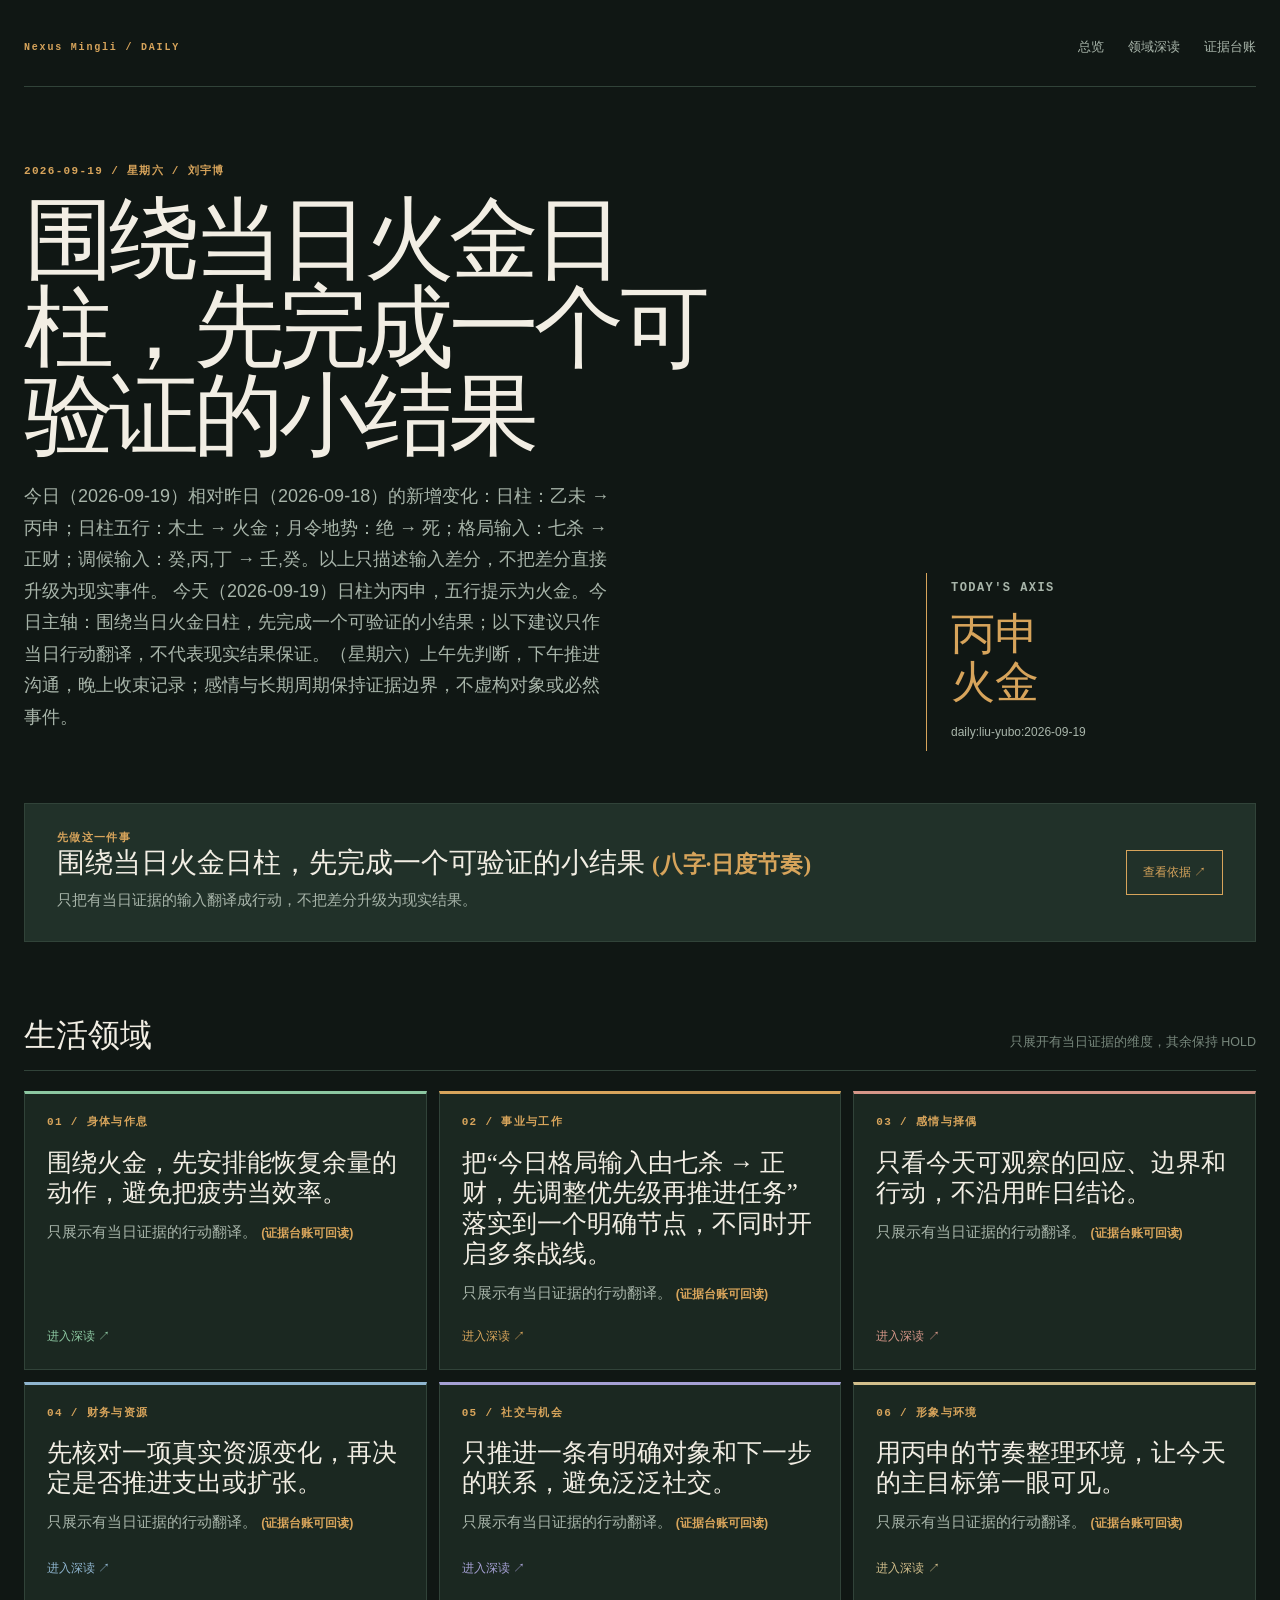
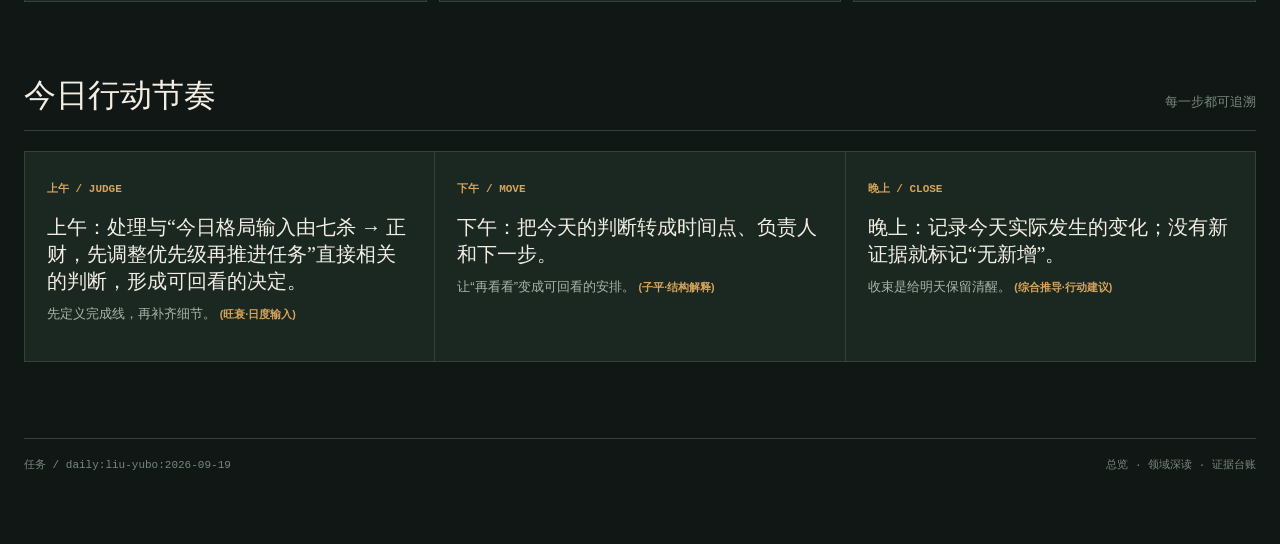
==== commit 180d5117: "Update Liu Yubo daily 2026-09-07 (index.html)" ====
--- a/index.html
+++ b/index.html
@@ -1 +1 @@
-<!doctype html><html lang="zh-CN"><head><meta charset="utf-8"><meta name="viewport" content="width=device-width,initial-scale=1"><meta name="description" content="Nexus Mingli｜刘宇博个人命理日报与可回放证据台账"><link rel="canonical" href="https://fieldsgroover108-sys.github.io/liu-yubo-mingli-daily/"><title>刘宇博｜2026-09-18 总览</title><link rel="stylesheet" href="styles.css"></head><body><main class="shell"><header class="top"><div class="brand">Nexus Mingli / DAILY</div><nav class="nav"><a href="index.html">总览</a><a href="domain.html">领域深读</a><a href="evidence.html">证据台账</a></nav></header><section class="hero"><div><div class="eyebrow">2026-09-18 / 星期五 / 刘宇博</div><h1>围绕当日木土日柱，先完成一个可验证的小结果</h1><p>今日（2026-09-18）相对昨日（2026-09-17）的新增变化：日柱：甲午 → 乙未；日柱五行：木火 → 木土；月令地势：胎 → 绝；格局输入：正官 → 七杀；调候输入：丁,丙,庚 → 癸,丙,丁。以上只描述输入差分，不把差分直接升级为现实事件。 今天（2026-09-18）日柱为乙未，五行提示为木土。今日主轴：围绕当日木土日柱，先完成一个可验证的小结果；以下建议只作当日行动翻译，不代表现实结果保证。（星期五）上午先判断，下午推进沟通，晚上收束记录；感情与长期周期保持证据边界，不虚构对象或必然事件。</p></div><aside class="hero-mark"><span class="kicker">TODAY'S AXIS</span><strong>乙未<br>木土</strong><span>daily:liu-yubo:2026-09-18</span></aside></section><section class="focus"><div><div class="kicker">先做这一件事</div><h2>围绕当日木土日柱，先完成一个可验证的小结果 <span class="source">(八字·日度节奏)</span></h2><p>只把有当日证据的输入翻译成行动，不把差分升级为现实结果。</p></div><a class="button" href="evidence.html#summary">查看依据 ↗</a></section><div class="section-head"><h2>生活领域</h2><small>只展开有当日证据的维度，其余保持 HOLD</small></div><section class="grid"><a class="tile health" href="domain.html#health"><span class="kicker">01 / 身体与作息</span><h3>围绕木土，先安排能恢复余量的动作，避免把疲劳当效率。</h3><p>只展示有当日证据的行动翻译。 <span class="source">(证据台账可回读)</span></p><span class="button">进入深读 ↗</span></a><a class="tile career" href="domain.html#career"><span class="kicker">02 / 事业与工作</span><h3>把“今日格局输入由正官 → 七杀，先调整优先级再推进任务”落实到一个明确节点，不同时开启多条战线。</h3><p>只展示有当日证据的行动翻译。 <span class="source">(证据台账可回读)</span></p><span class="button">进入深读 ↗</span></a><a class="tile love" href="domain.html#love"><span class="kicker">03 / 感情与择偶</span><h3>只看今天可观察的回应、边界和行动，不沿用昨日结论。</h3><p>只展示有当日证据的行动翻译。 <span class="source">(证据台账可回读)</span></p><span class="button">进入深读 ↗</span></a><a class="tile money" href="domain.html#money"><span class="kicker">04 / 财务与资源</span><h3>先核对一项真实资源变化，再决定是否推进支出或扩张。</h3><p>只展示有当日证据的行动翻译。 <span class="source">(证据台账可回读)</span></p><span class="button">进入深读 ↗</span></a><a class="tile social" href="domain.html#social"><span class="kicker">05 / 社交与机会</span><h3>只推进一条有明确对象和下一步的联系，避免泛泛社交。</h3><p>只展示有当日证据的行动翻译。 <span class="source">(证据台账可回读)</span></p><span class="button">进入深读 ↗</span></a><a class="tile style" href="domain.html#style"><span class="kicker">06 / 形象与环境</span><h3>用乙未的节奏整理环境，让今天的主目标第一眼可见。</h3><p>只展示有当日证据的行动翻译。 <span class="source">(证据台账可回读)</span></p><span class="button">进入深读 ↗</span></a></section><div class="section-head"><h2>今日行动节奏</h2><small>每一步都可追溯</small></div><section class="action-list"><article class="action"><time>上午 / JUDGE</time><strong>上午：处理与“今日格局输入由正官 → 七杀，先调整优先级再推进任务”直接相关的判断，形成可回看的决定。</strong><p>先定义完成线，再补齐细节。 <span class="source">(旺衰·日度输入)</span></p></article><article class="action"><time>下午 / MOVE</time><strong>下午：把今天的判断转成时间点、负责人和下一步。</strong><p>让“再看看”变成可回看的安排。 <span class="source">(子平·结构解释)</span></p></article><article class="action"><time>晚上 / CLOSE</time><strong>晚上：记录今天实际发生的变化；没有新证据就标记“无新增”。</strong><p>收束是给明天保留清醒。 <span class="source">(综合推导·行动建议)</span></p></article></section><footer class="footer"><span>任务 / daily:liu-yubo:2026-09-18</span><span><a href="index.html">总览</a> · <a href="domain.html">领域深读</a> · <a href="evidence.html">证据台账</a></span></footer></main></body></html>+<!doctype html><html lang="zh-CN"><head><meta charset="utf-8"><meta name="viewport" content="width=device-width,initial-scale=1"><meta name="description" content="Nexus Mingli｜刘宇博个人命理日报与可回放证据台账"><link rel="canonical" href="https://fieldsgroover108-sys.github.io/liu-yubo-mingli-daily/"><title>刘宇博｜2026-09-19 总览</title><link rel="stylesheet" href="styles.css"></head><body><main class="shell"><header class="top"><div class="brand">Nexus Mingli / DAILY</div><nav class="nav"><a href="index.html">总览</a><a href="domain.html">领域深读</a><a href="evidence.html">证据台账</a></nav></header><section class="hero"><div><div class="eyebrow">2026-09-19 / 星期六 / 刘宇博</div><h1>围绕当日火金日柱，先完成一个可验证的小结果</h1><p>今日（2026-09-19）相对昨日（2026-09-18）的新增变化：日柱：乙未 → 丙申；日柱五行：木土 → 火金；月令地势：绝 → 死；格局输入：七杀 → 正财；调候输入：癸,丙,丁 → 壬,癸。以上只描述输入差分，不把差分直接升级为现实事件。 今天（2026-09-19）日柱为丙申，五行提示为火金。今日主轴：围绕当日火金日柱，先完成一个可验证的小结果；以下建议只作当日行动翻译，不代表现实结果保证。（星期六）上午先判断，下午推进沟通，晚上收束记录；感情与长期周期保持证据边界，不虚构对象或必然事件。</p></div><aside class="hero-mark"><span class="kicker">TODAY'S AXIS</span><strong>丙申<br>火金</strong><span>daily:liu-yubo:2026-09-19</span></aside></section><section class="focus"><div><div class="kicker">先做这一件事</div><h2>围绕当日火金日柱，先完成一个可验证的小结果 <span class="source">(八字·日度节奏)</span></h2><p>只把有当日证据的输入翻译成行动，不把差分升级为现实结果。</p></div><a class="button" href="evidence.html#summary">查看依据 ↗</a></section><div class="section-head"><h2>生活领域</h2><small>只展开有当日证据的维度，其余保持 HOLD</small></div><section class="grid"><a class="tile health" href="domain.html#health"><span class="kicker">01 / 身体与作息</span><h3>围绕火金，先安排能恢复余量的动作，避免把疲劳当效率。</h3><p>只展示有当日证据的行动翻译。 <span class="source">(证据台账可回读)</span></p><span class="button">进入深读 ↗</span></a><a class="tile career" href="domain.html#career"><span class="kicker">02 / 事业与工作</span><h3>把“今日格局输入由七杀 → 正财，先调整优先级再推进任务”落实到一个明确节点，不同时开启多条战线。</h3><p>只展示有当日证据的行动翻译。 <span class="source">(证据台账可回读)</span></p><span class="button">进入深读 ↗</span></a><a class="tile love" href="domain.html#love"><span class="kicker">03 / 感情与择偶</span><h3>只看今天可观察的回应、边界和行动，不沿用昨日结论。</h3><p>只展示有当日证据的行动翻译。 <span class="source">(证据台账可回读)</span></p><span class="button">进入深读 ↗</span></a><a class="tile money" href="domain.html#money"><span class="kicker">04 / 财务与资源</span><h3>先核对一项真实资源变化，再决定是否推进支出或扩张。</h3><p>只展示有当日证据的行动翻译。 <span class="source">(证据台账可回读)</span></p><span class="button">进入深读 ↗</span></a><a class="tile social" href="domain.html#social"><span class="kicker">05 / 社交与机会</span><h3>只推进一条有明确对象和下一步的联系，避免泛泛社交。</h3><p>只展示有当日证据的行动翻译。 <span class="source">(证据台账可回读)</span></p><span class="button">进入深读 ↗</span></a><a class="tile style" href="domain.html#style"><span class="kicker">06 / 形象与环境</span><h3>用丙申的节奏整理环境，让今天的主目标第一眼可见。</h3><p>只展示有当日证据的行动翻译。 <span class="source">(证据台账可回读)</span></p><span class="button">进入深读 ↗</span></a></section><div class="section-head"><h2>今日行动节奏</h2><small>每一步都可追溯</small></div><section class="action-list"><article class="action"><time>上午 / JUDGE</time><strong>上午：处理与“今日格局输入由七杀 → 正财，先调整优先级再推进任务”直接相关的判断，形成可回看的决定。</strong><p>先定义完成线，再补齐细节。 <span class="source">(旺衰·日度输入)</span></p></article><article class="action"><time>下午 / MOVE</time><strong>下午：把今天的判断转成时间点、负责人和下一步。</strong><p>让“再看看”变成可回看的安排。 <span class="source">(子平·结构解释)</span></p></article><article class="action"><time>晚上 / CLOSE</time><strong>晚上：记录今天实际发生的变化；没有新证据就标记“无新增”。</strong><p>收束是给明天保留清醒。 <span class="source">(综合推导·行动建议)</span></p></article></section><footer class="footer"><span>任务 / daily:liu-yubo:2026-09-19</span><span><a href="index.html">总览</a> · <a href="domain.html">领域深读</a> · <a href="evidence.html">证据台账</a></span></footer></main></body></html>
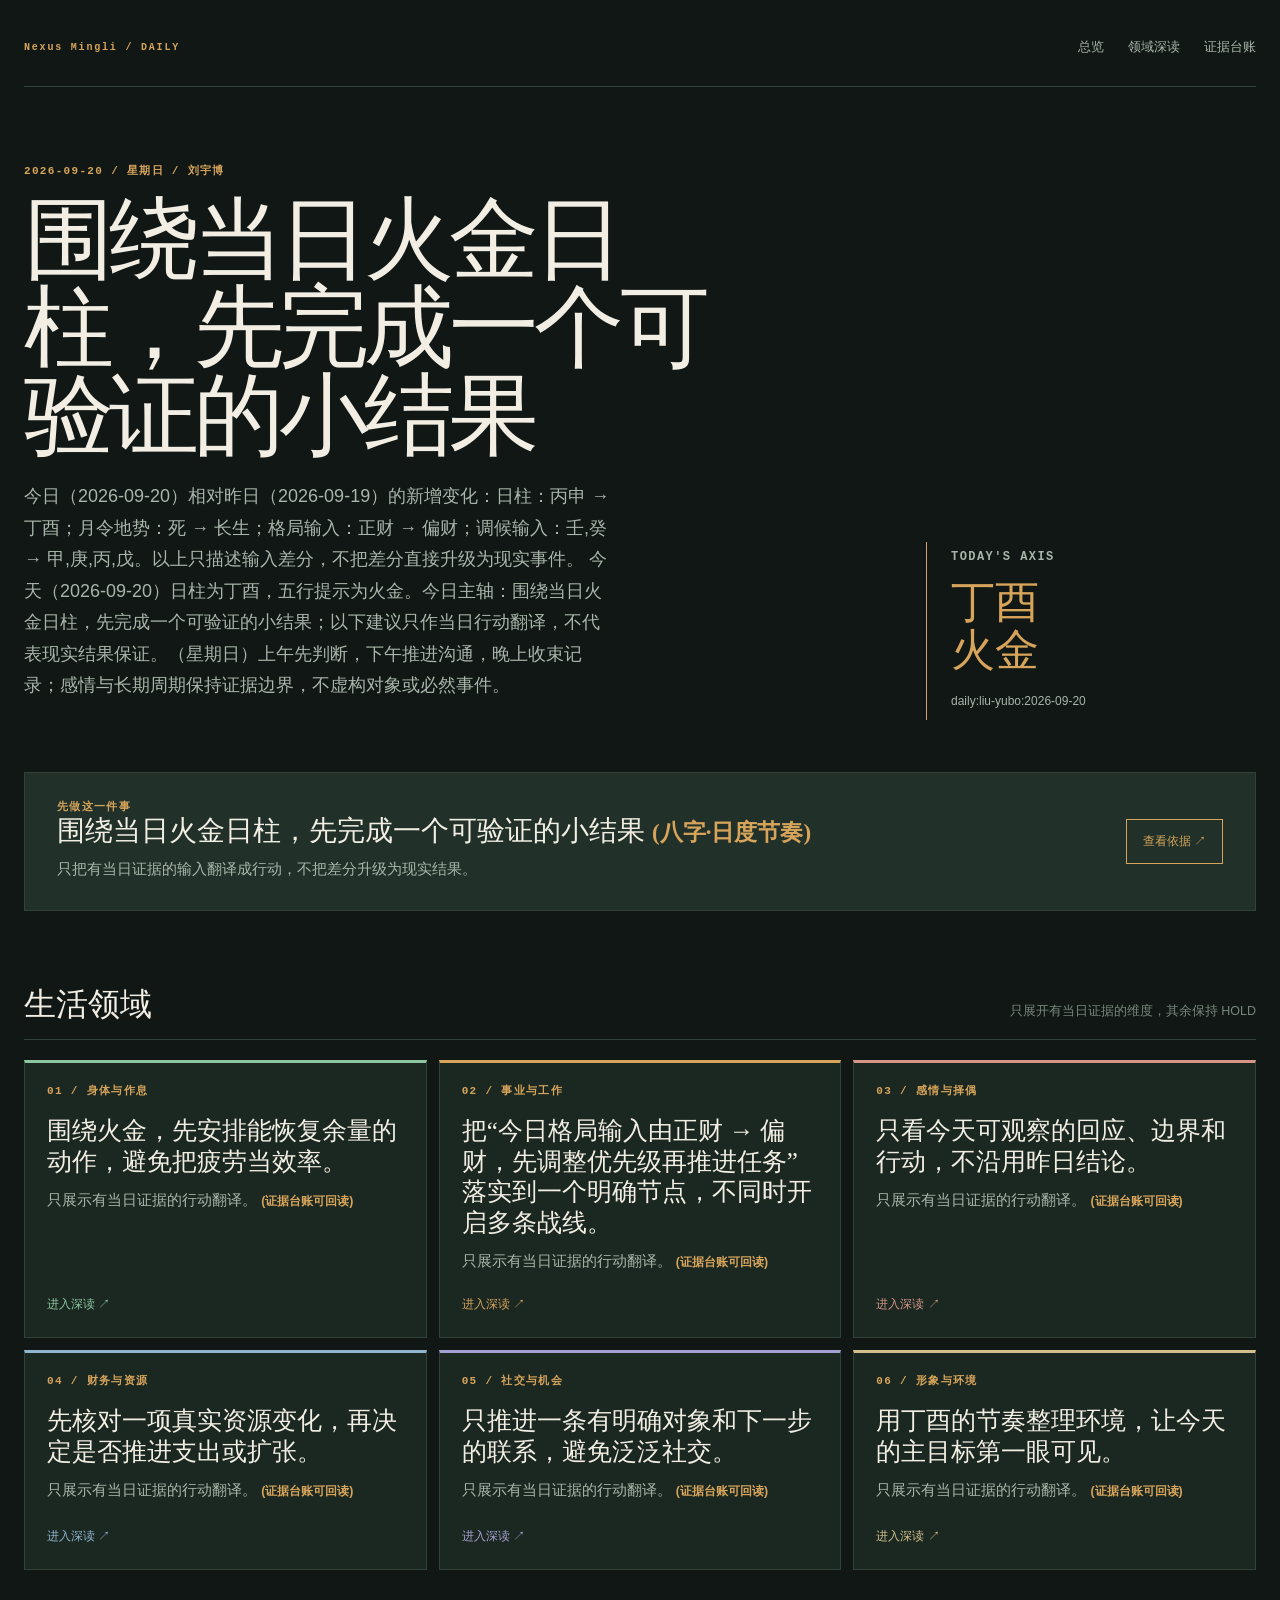
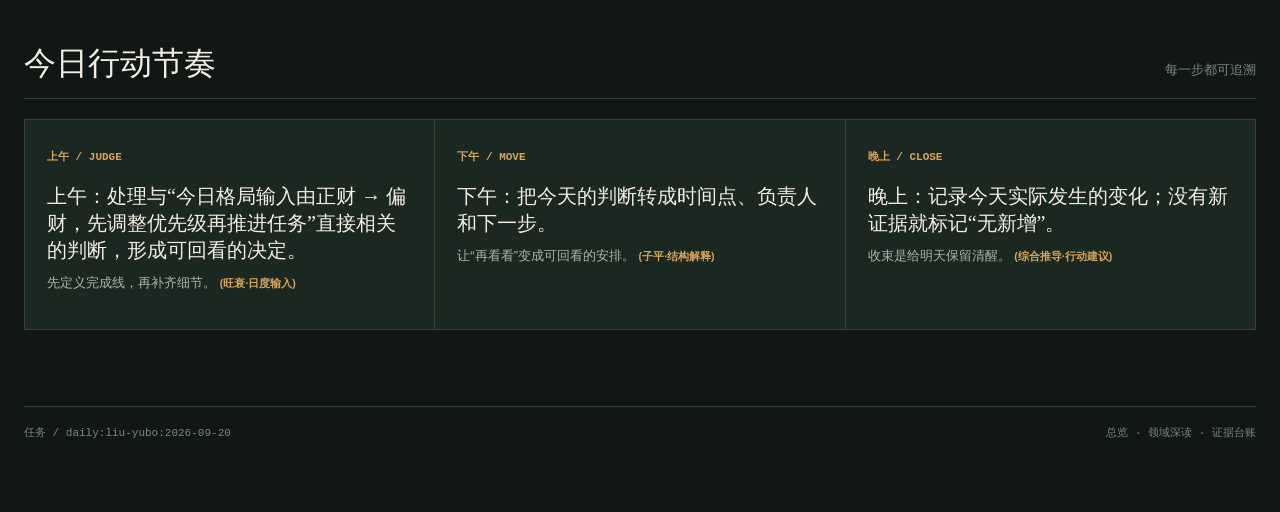
==== commit d600e9a0: "Update Liu Yubo daily 2026-09-07 (index.html)" ====
--- a/index.html
+++ b/index.html
@@ -1 +1 @@
-<!doctype html><html lang="zh-CN"><head><meta charset="utf-8"><meta name="viewport" content="width=device-width,initial-scale=1"><meta name="description" content="Nexus Mingli｜刘宇博个人命理日报与可回放证据台账"><link rel="canonical" href="https://fieldsgroover108-sys.github.io/liu-yubo-mingli-daily/"><title>刘宇博｜2026-09-19 总览</title><link rel="stylesheet" href="styles.css"></head><body><main class="shell"><header class="top"><div class="brand">Nexus Mingli / DAILY</div><nav class="nav"><a href="index.html">总览</a><a href="domain.html">领域深读</a><a href="evidence.html">证据台账</a></nav></header><section class="hero"><div><div class="eyebrow">2026-09-19 / 星期六 / 刘宇博</div><h1>围绕当日火金日柱，先完成一个可验证的小结果</h1><p>今日（2026-09-19）相对昨日（2026-09-18）的新增变化：日柱：乙未 → 丙申；日柱五行：木土 → 火金；月令地势：绝 → 死；格局输入：七杀 → 正财；调候输入：癸,丙,丁 → 壬,癸。以上只描述输入差分，不把差分直接升级为现实事件。 今天（2026-09-19）日柱为丙申，五行提示为火金。今日主轴：围绕当日火金日柱，先完成一个可验证的小结果；以下建议只作当日行动翻译，不代表现实结果保证。（星期六）上午先判断，下午推进沟通，晚上收束记录；感情与长期周期保持证据边界，不虚构对象或必然事件。</p></div><aside class="hero-mark"><span class="kicker">TODAY'S AXIS</span><strong>丙申<br>火金</strong><span>daily:liu-yubo:2026-09-19</span></aside></section><section class="focus"><div><div class="kicker">先做这一件事</div><h2>围绕当日火金日柱，先完成一个可验证的小结果 <span class="source">(八字·日度节奏)</span></h2><p>只把有当日证据的输入翻译成行动，不把差分升级为现实结果。</p></div><a class="button" href="evidence.html#summary">查看依据 ↗</a></section><div class="section-head"><h2>生活领域</h2><small>只展开有当日证据的维度，其余保持 HOLD</small></div><section class="grid"><a class="tile health" href="domain.html#health"><span class="kicker">01 / 身体与作息</span><h3>围绕火金，先安排能恢复余量的动作，避免把疲劳当效率。</h3><p>只展示有当日证据的行动翻译。 <span class="source">(证据台账可回读)</span></p><span class="button">进入深读 ↗</span></a><a class="tile career" href="domain.html#career"><span class="kicker">02 / 事业与工作</span><h3>把“今日格局输入由七杀 → 正财，先调整优先级再推进任务”落实到一个明确节点，不同时开启多条战线。</h3><p>只展示有当日证据的行动翻译。 <span class="source">(证据台账可回读)</span></p><span class="button">进入深读 ↗</span></a><a class="tile love" href="domain.html#love"><span class="kicker">03 / 感情与择偶</span><h3>只看今天可观察的回应、边界和行动，不沿用昨日结论。</h3><p>只展示有当日证据的行动翻译。 <span class="source">(证据台账可回读)</span></p><span class="button">进入深读 ↗</span></a><a class="tile money" href="domain.html#money"><span class="kicker">04 / 财务与资源</span><h3>先核对一项真实资源变化，再决定是否推进支出或扩张。</h3><p>只展示有当日证据的行动翻译。 <span class="source">(证据台账可回读)</span></p><span class="button">进入深读 ↗</span></a><a class="tile social" href="domain.html#social"><span class="kicker">05 / 社交与机会</span><h3>只推进一条有明确对象和下一步的联系，避免泛泛社交。</h3><p>只展示有当日证据的行动翻译。 <span class="source">(证据台账可回读)</span></p><span class="button">进入深读 ↗</span></a><a class="tile style" href="domain.html#style"><span class="kicker">06 / 形象与环境</span><h3>用丙申的节奏整理环境，让今天的主目标第一眼可见。</h3><p>只展示有当日证据的行动翻译。 <span class="source">(证据台账可回读)</span></p><span class="button">进入深读 ↗</span></a></section><div class="section-head"><h2>今日行动节奏</h2><small>每一步都可追溯</small></div><section class="action-list"><article class="action"><time>上午 / JUDGE</time><strong>上午：处理与“今日格局输入由七杀 → 正财，先调整优先级再推进任务”直接相关的判断，形成可回看的决定。</strong><p>先定义完成线，再补齐细节。 <span class="source">(旺衰·日度输入)</span></p></article><article class="action"><time>下午 / MOVE</time><strong>下午：把今天的判断转成时间点、负责人和下一步。</strong><p>让“再看看”变成可回看的安排。 <span class="source">(子平·结构解释)</span></p></article><article class="action"><time>晚上 / CLOSE</time><strong>晚上：记录今天实际发生的变化；没有新证据就标记“无新增”。</strong><p>收束是给明天保留清醒。 <span class="source">(综合推导·行动建议)</span></p></article></section><footer class="footer"><span>任务 / daily:liu-yubo:2026-09-19</span><span><a href="index.html">总览</a> · <a href="domain.html">领域深读</a> · <a href="evidence.html">证据台账</a></span></footer></main></body></html>+<!doctype html><html lang="zh-CN"><head><meta charset="utf-8"><meta name="viewport" content="width=device-width,initial-scale=1"><meta name="description" content="Nexus Mingli｜刘宇博个人命理日报与可回放证据台账"><link rel="canonical" href="https://fieldsgroover108-sys.github.io/liu-yubo-mingli-daily/"><title>刘宇博｜2026-09-20 总览</title><link rel="stylesheet" href="styles.css"></head><body><main class="shell"><header class="top"><div class="brand">Nexus Mingli / DAILY</div><nav class="nav"><a href="index.html">总览</a><a href="domain.html">领域深读</a><a href="evidence.html">证据台账</a></nav></header><section class="hero"><div><div class="eyebrow">2026-09-20 / 星期日 / 刘宇博</div><h1>围绕当日火金日柱，先完成一个可验证的小结果</h1><p>今日（2026-09-20）相对昨日（2026-09-19）的新增变化：日柱：丙申 → 丁酉；月令地势：死 → 长生；格局输入：正财 → 偏财；调候输入：壬,癸 → 甲,庚,丙,戊。以上只描述输入差分，不把差分直接升级为现实事件。 今天（2026-09-20）日柱为丁酉，五行提示为火金。今日主轴：围绕当日火金日柱，先完成一个可验证的小结果；以下建议只作当日行动翻译，不代表现实结果保证。（星期日）上午先判断，下午推进沟通，晚上收束记录；感情与长期周期保持证据边界，不虚构对象或必然事件。</p></div><aside class="hero-mark"><span class="kicker">TODAY'S AXIS</span><strong>丁酉<br>火金</strong><span>daily:liu-yubo:2026-09-20</span></aside></section><section class="focus"><div><div class="kicker">先做这一件事</div><h2>围绕当日火金日柱，先完成一个可验证的小结果 <span class="source">(八字·日度节奏)</span></h2><p>只把有当日证据的输入翻译成行动，不把差分升级为现实结果。</p></div><a class="button" href="evidence.html#summary">查看依据 ↗</a></section><div class="section-head"><h2>生活领域</h2><small>只展开有当日证据的维度，其余保持 HOLD</small></div><section class="grid"><a class="tile health" href="domain.html#health"><span class="kicker">01 / 身体与作息</span><h3>围绕火金，先安排能恢复余量的动作，避免把疲劳当效率。</h3><p>只展示有当日证据的行动翻译。 <span class="source">(证据台账可回读)</span></p><span class="button">进入深读 ↗</span></a><a class="tile career" href="domain.html#career"><span class="kicker">02 / 事业与工作</span><h3>把“今日格局输入由正财 → 偏财，先调整优先级再推进任务”落实到一个明确节点，不同时开启多条战线。</h3><p>只展示有当日证据的行动翻译。 <span class="source">(证据台账可回读)</span></p><span class="button">进入深读 ↗</span></a><a class="tile love" href="domain.html#love"><span class="kicker">03 / 感情与择偶</span><h3>只看今天可观察的回应、边界和行动，不沿用昨日结论。</h3><p>只展示有当日证据的行动翻译。 <span class="source">(证据台账可回读)</span></p><span class="button">进入深读 ↗</span></a><a class="tile money" href="domain.html#money"><span class="kicker">04 / 财务与资源</span><h3>先核对一项真实资源变化，再决定是否推进支出或扩张。</h3><p>只展示有当日证据的行动翻译。 <span class="source">(证据台账可回读)</span></p><span class="button">进入深读 ↗</span></a><a class="tile social" href="domain.html#social"><span class="kicker">05 / 社交与机会</span><h3>只推进一条有明确对象和下一步的联系，避免泛泛社交。</h3><p>只展示有当日证据的行动翻译。 <span class="source">(证据台账可回读)</span></p><span class="button">进入深读 ↗</span></a><a class="tile style" href="domain.html#style"><span class="kicker">06 / 形象与环境</span><h3>用丁酉的节奏整理环境，让今天的主目标第一眼可见。</h3><p>只展示有当日证据的行动翻译。 <span class="source">(证据台账可回读)</span></p><span class="button">进入深读 ↗</span></a></section><div class="section-head"><h2>今日行动节奏</h2><small>每一步都可追溯</small></div><section class="action-list"><article class="action"><time>上午 / JUDGE</time><strong>上午：处理与“今日格局输入由正财 → 偏财，先调整优先级再推进任务”直接相关的判断，形成可回看的决定。</strong><p>先定义完成线，再补齐细节。 <span class="source">(旺衰·日度输入)</span></p></article><article class="action"><time>下午 / MOVE</time><strong>下午：把今天的判断转成时间点、负责人和下一步。</strong><p>让“再看看”变成可回看的安排。 <span class="source">(子平·结构解释)</span></p></article><article class="action"><time>晚上 / CLOSE</time><strong>晚上：记录今天实际发生的变化；没有新证据就标记“无新增”。</strong><p>收束是给明天保留清醒。 <span class="source">(综合推导·行动建议)</span></p></article></section><footer class="footer"><span>任务 / daily:liu-yubo:2026-09-20</span><span><a href="index.html">总览</a> · <a href="domain.html">领域深读</a> · <a href="evidence.html">证据台账</a></span></footer></main></body></html>
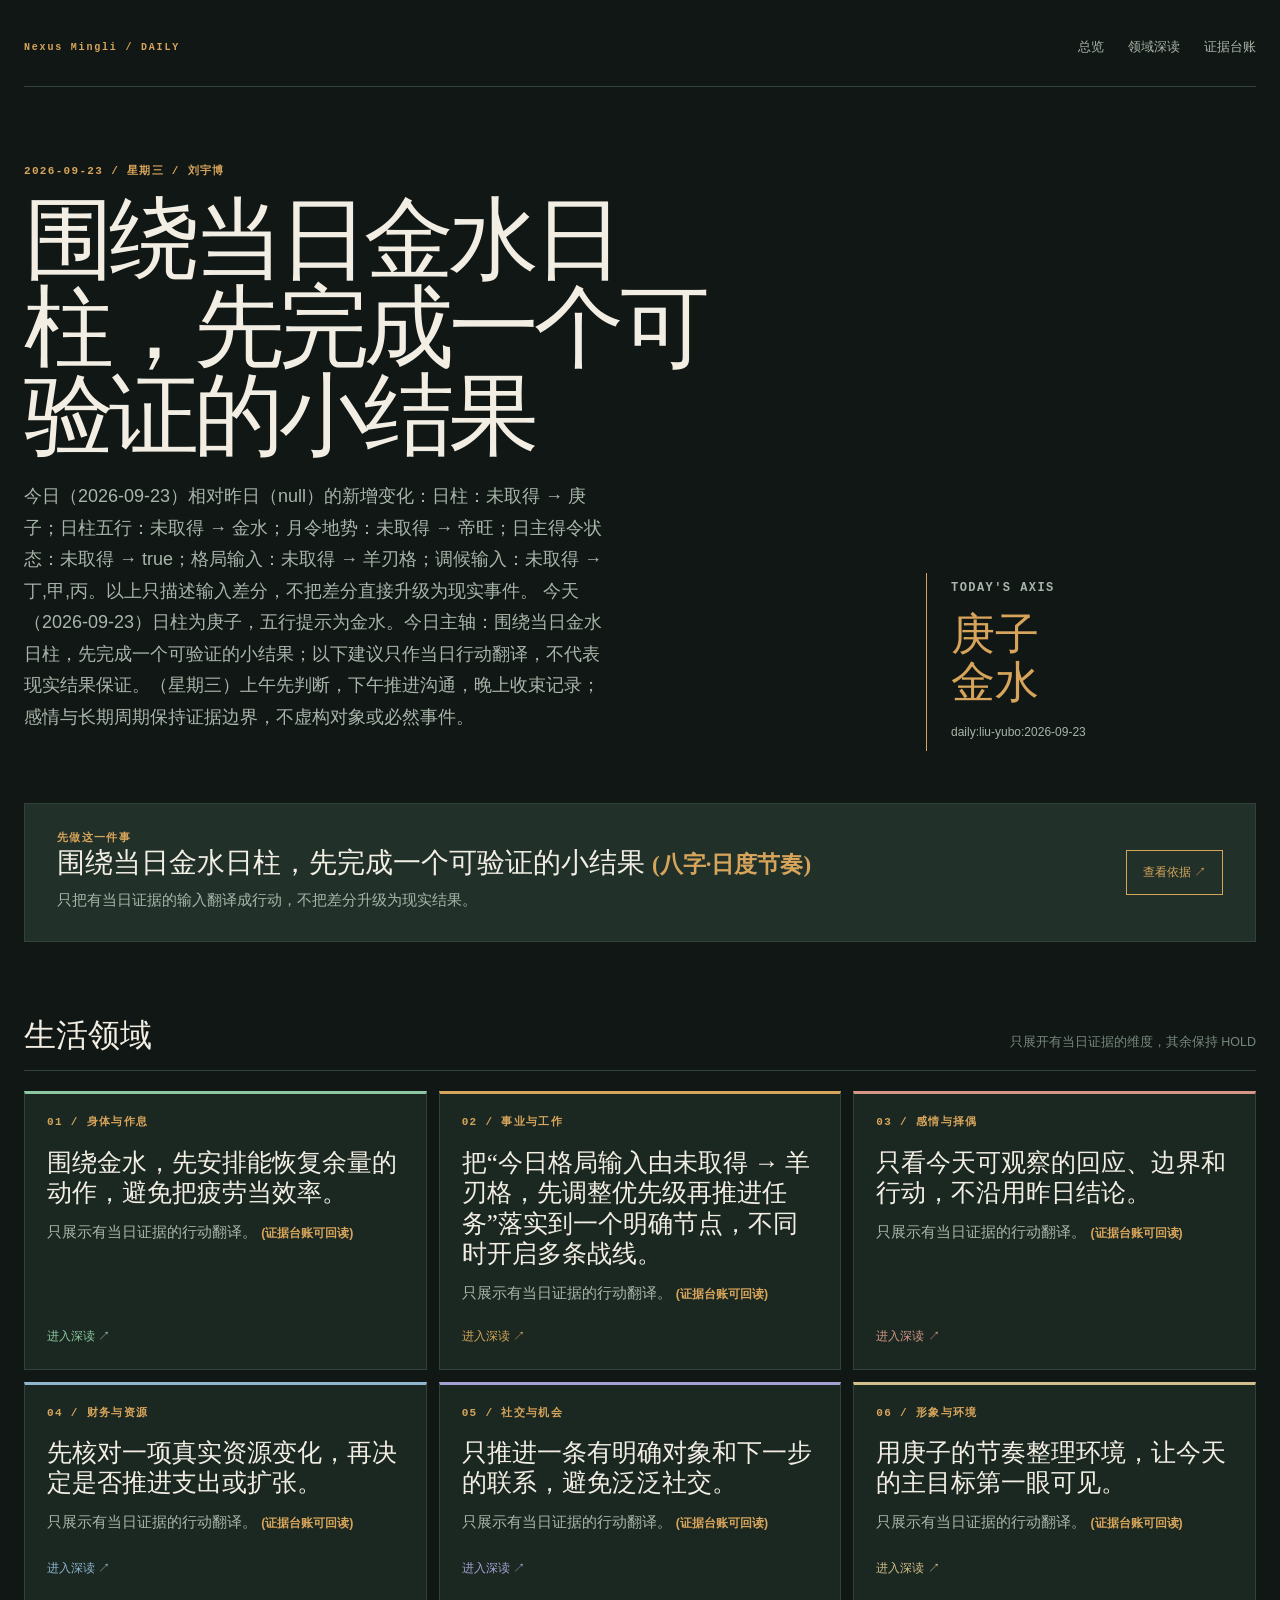
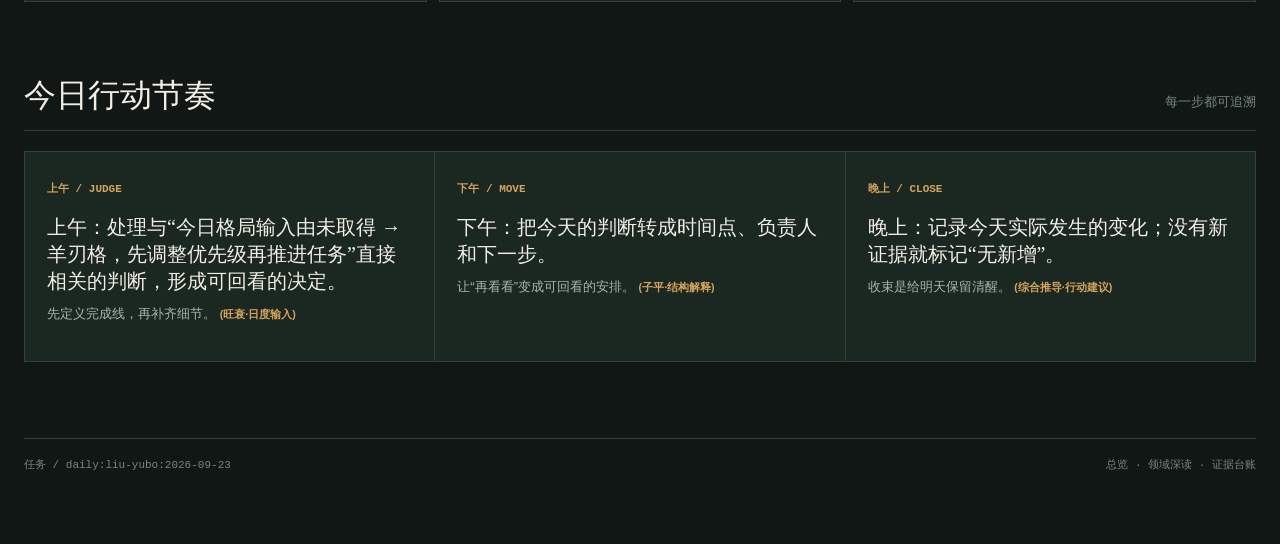
==== commit 50b87d5a: "Update Liu Yubo daily 2026-09-07 (index.html)" ====
--- a/index.html
+++ b/index.html
@@ -1 +1 @@
-<!doctype html><html lang="zh-CN"><head><meta charset="utf-8"><meta name="viewport" content="width=device-width,initial-scale=1"><meta name="description" content="Nexus Mingli｜刘宇博个人命理日报与可回放证据台账"><link rel="canonical" href="https://fieldsgroover108-sys.github.io/liu-yubo-mingli-daily/"><title>刘宇博｜2026-09-20 总览</title><link rel="stylesheet" href="styles.css"></head><body><main class="shell"><header class="top"><div class="brand">Nexus Mingli / DAILY</div><nav class="nav"><a href="index.html">总览</a><a href="domain.html">领域深读</a><a href="evidence.html">证据台账</a></nav></header><section class="hero"><div><div class="eyebrow">2026-09-20 / 星期日 / 刘宇博</div><h1>围绕当日火金日柱，先完成一个可验证的小结果</h1><p>今日（2026-09-20）相对昨日（2026-09-19）的新增变化：日柱：丙申 → 丁酉；月令地势：死 → 长生；格局输入：正财 → 偏财；调候输入：壬,癸 → 甲,庚,丙,戊。以上只描述输入差分，不把差分直接升级为现实事件。 今天（2026-09-20）日柱为丁酉，五行提示为火金。今日主轴：围绕当日火金日柱，先完成一个可验证的小结果；以下建议只作当日行动翻译，不代表现实结果保证。（星期日）上午先判断，下午推进沟通，晚上收束记录；感情与长期周期保持证据边界，不虚构对象或必然事件。</p></div><aside class="hero-mark"><span class="kicker">TODAY'S AXIS</span><strong>丁酉<br>火金</strong><span>daily:liu-yubo:2026-09-20</span></aside></section><section class="focus"><div><div class="kicker">先做这一件事</div><h2>围绕当日火金日柱，先完成一个可验证的小结果 <span class="source">(八字·日度节奏)</span></h2><p>只把有当日证据的输入翻译成行动，不把差分升级为现实结果。</p></div><a class="button" href="evidence.html#summary">查看依据 ↗</a></section><div class="section-head"><h2>生活领域</h2><small>只展开有当日证据的维度，其余保持 HOLD</small></div><section class="grid"><a class="tile health" href="domain.html#health"><span class="kicker">01 / 身体与作息</span><h3>围绕火金，先安排能恢复余量的动作，避免把疲劳当效率。</h3><p>只展示有当日证据的行动翻译。 <span class="source">(证据台账可回读)</span></p><span class="button">进入深读 ↗</span></a><a class="tile career" href="domain.html#career"><span class="kicker">02 / 事业与工作</span><h3>把“今日格局输入由正财 → 偏财，先调整优先级再推进任务”落实到一个明确节点，不同时开启多条战线。</h3><p>只展示有当日证据的行动翻译。 <span class="source">(证据台账可回读)</span></p><span class="button">进入深读 ↗</span></a><a class="tile love" href="domain.html#love"><span class="kicker">03 / 感情与择偶</span><h3>只看今天可观察的回应、边界和行动，不沿用昨日结论。</h3><p>只展示有当日证据的行动翻译。 <span class="source">(证据台账可回读)</span></p><span class="button">进入深读 ↗</span></a><a class="tile money" href="domain.html#money"><span class="kicker">04 / 财务与资源</span><h3>先核对一项真实资源变化，再决定是否推进支出或扩张。</h3><p>只展示有当日证据的行动翻译。 <span class="source">(证据台账可回读)</span></p><span class="button">进入深读 ↗</span></a><a class="tile social" href="domain.html#social"><span class="kicker">05 / 社交与机会</span><h3>只推进一条有明确对象和下一步的联系，避免泛泛社交。</h3><p>只展示有当日证据的行动翻译。 <span class="source">(证据台账可回读)</span></p><span class="button">进入深读 ↗</span></a><a class="tile style" href="domain.html#style"><span class="kicker">06 / 形象与环境</span><h3>用丁酉的节奏整理环境，让今天的主目标第一眼可见。</h3><p>只展示有当日证据的行动翻译。 <span class="source">(证据台账可回读)</span></p><span class="button">进入深读 ↗</span></a></section><div class="section-head"><h2>今日行动节奏</h2><small>每一步都可追溯</small></div><section class="action-list"><article class="action"><time>上午 / JUDGE</time><strong>上午：处理与“今日格局输入由正财 → 偏财，先调整优先级再推进任务”直接相关的判断，形成可回看的决定。</strong><p>先定义完成线，再补齐细节。 <span class="source">(旺衰·日度输入)</span></p></article><article class="action"><time>下午 / MOVE</time><strong>下午：把今天的判断转成时间点、负责人和下一步。</strong><p>让“再看看”变成可回看的安排。 <span class="source">(子平·结构解释)</span></p></article><article class="action"><time>晚上 / CLOSE</time><strong>晚上：记录今天实际发生的变化；没有新证据就标记“无新增”。</strong><p>收束是给明天保留清醒。 <span class="source">(综合推导·行动建议)</span></p></article></section><footer class="footer"><span>任务 / daily:liu-yubo:2026-09-20</span><span><a href="index.html">总览</a> · <a href="domain.html">领域深读</a> · <a href="evidence.html">证据台账</a></span></footer></main></body></html>+<!doctype html><html lang="zh-CN"><head><meta charset="utf-8"><meta name="viewport" content="width=device-width,initial-scale=1"><meta name="description" content="Nexus Mingli｜刘宇博个人命理日报与可回放证据台账"><link rel="canonical" href="https://fieldsgroover108-sys.github.io/liu-yubo-mingli-daily/"><title>刘宇博｜2026-09-23 总览</title><link rel="stylesheet" href="styles.css"></head><body><main class="shell"><header class="top"><div class="brand">Nexus Mingli / DAILY</div><nav class="nav"><a href="index.html">总览</a><a href="domain.html">领域深读</a><a href="evidence.html">证据台账</a></nav></header><section class="hero"><div><div class="eyebrow">2026-09-23 / 星期三 / 刘宇博</div><h1>围绕当日金水日柱，先完成一个可验证的小结果</h1><p>今日（2026-09-23）相对昨日（null）的新增变化：日柱：未取得 → 庚子；日柱五行：未取得 → 金水；月令地势：未取得 → 帝旺；日主得令状态：未取得 → true；格局输入：未取得 → 羊刃格；调候输入：未取得 → 丁,甲,丙。以上只描述输入差分，不把差分直接升级为现实事件。 今天（2026-09-23）日柱为庚子，五行提示为金水。今日主轴：围绕当日金水日柱，先完成一个可验证的小结果；以下建议只作当日行动翻译，不代表现实结果保证。（星期三）上午先判断，下午推进沟通，晚上收束记录；感情与长期周期保持证据边界，不虚构对象或必然事件。</p></div><aside class="hero-mark"><span class="kicker">TODAY'S AXIS</span><strong>庚子<br>金水</strong><span>daily:liu-yubo:2026-09-23</span></aside></section><section class="focus"><div><div class="kicker">先做这一件事</div><h2>围绕当日金水日柱，先完成一个可验证的小结果 <span class="source">(八字·日度节奏)</span></h2><p>只把有当日证据的输入翻译成行动，不把差分升级为现实结果。</p></div><a class="button" href="evidence.html#summary">查看依据 ↗</a></section><div class="section-head"><h2>生活领域</h2><small>只展开有当日证据的维度，其余保持 HOLD</small></div><section class="grid"><a class="tile health" href="domain.html#health"><span class="kicker">01 / 身体与作息</span><h3>围绕金水，先安排能恢复余量的动作，避免把疲劳当效率。</h3><p>只展示有当日证据的行动翻译。 <span class="source">(证据台账可回读)</span></p><span class="button">进入深读 ↗</span></a><a class="tile career" href="domain.html#career"><span class="kicker">02 / 事业与工作</span><h3>把“今日格局输入由未取得 → 羊刃格，先调整优先级再推进任务”落实到一个明确节点，不同时开启多条战线。</h3><p>只展示有当日证据的行动翻译。 <span class="source">(证据台账可回读)</span></p><span class="button">进入深读 ↗</span></a><a class="tile love" href="domain.html#love"><span class="kicker">03 / 感情与择偶</span><h3>只看今天可观察的回应、边界和行动，不沿用昨日结论。</h3><p>只展示有当日证据的行动翻译。 <span class="source">(证据台账可回读)</span></p><span class="button">进入深读 ↗</span></a><a class="tile money" href="domain.html#money"><span class="kicker">04 / 财务与资源</span><h3>先核对一项真实资源变化，再决定是否推进支出或扩张。</h3><p>只展示有当日证据的行动翻译。 <span class="source">(证据台账可回读)</span></p><span class="button">进入深读 ↗</span></a><a class="tile social" href="domain.html#social"><span class="kicker">05 / 社交与机会</span><h3>只推进一条有明确对象和下一步的联系，避免泛泛社交。</h3><p>只展示有当日证据的行动翻译。 <span class="source">(证据台账可回读)</span></p><span class="button">进入深读 ↗</span></a><a class="tile style" href="domain.html#style"><span class="kicker">06 / 形象与环境</span><h3>用庚子的节奏整理环境，让今天的主目标第一眼可见。</h3><p>只展示有当日证据的行动翻译。 <span class="source">(证据台账可回读)</span></p><span class="button">进入深读 ↗</span></a></section><div class="section-head"><h2>今日行动节奏</h2><small>每一步都可追溯</small></div><section class="action-list"><article class="action"><time>上午 / JUDGE</time><strong>上午：处理与“今日格局输入由未取得 → 羊刃格，先调整优先级再推进任务”直接相关的判断，形成可回看的决定。</strong><p>先定义完成线，再补齐细节。 <span class="source">(旺衰·日度输入)</span></p></article><article class="action"><time>下午 / MOVE</time><strong>下午：把今天的判断转成时间点、负责人和下一步。</strong><p>让“再看看”变成可回看的安排。 <span class="source">(子平·结构解释)</span></p></article><article class="action"><time>晚上 / CLOSE</time><strong>晚上：记录今天实际发生的变化；没有新证据就标记“无新增”。</strong><p>收束是给明天保留清醒。 <span class="source">(综合推导·行动建议)</span></p></article></section><footer class="footer"><span>任务 / daily:liu-yubo:2026-09-23</span><span><a href="index.html">总览</a> · <a href="domain.html">领域深读</a> · <a href="evidence.html">证据台账</a></span></footer></main></body></html>
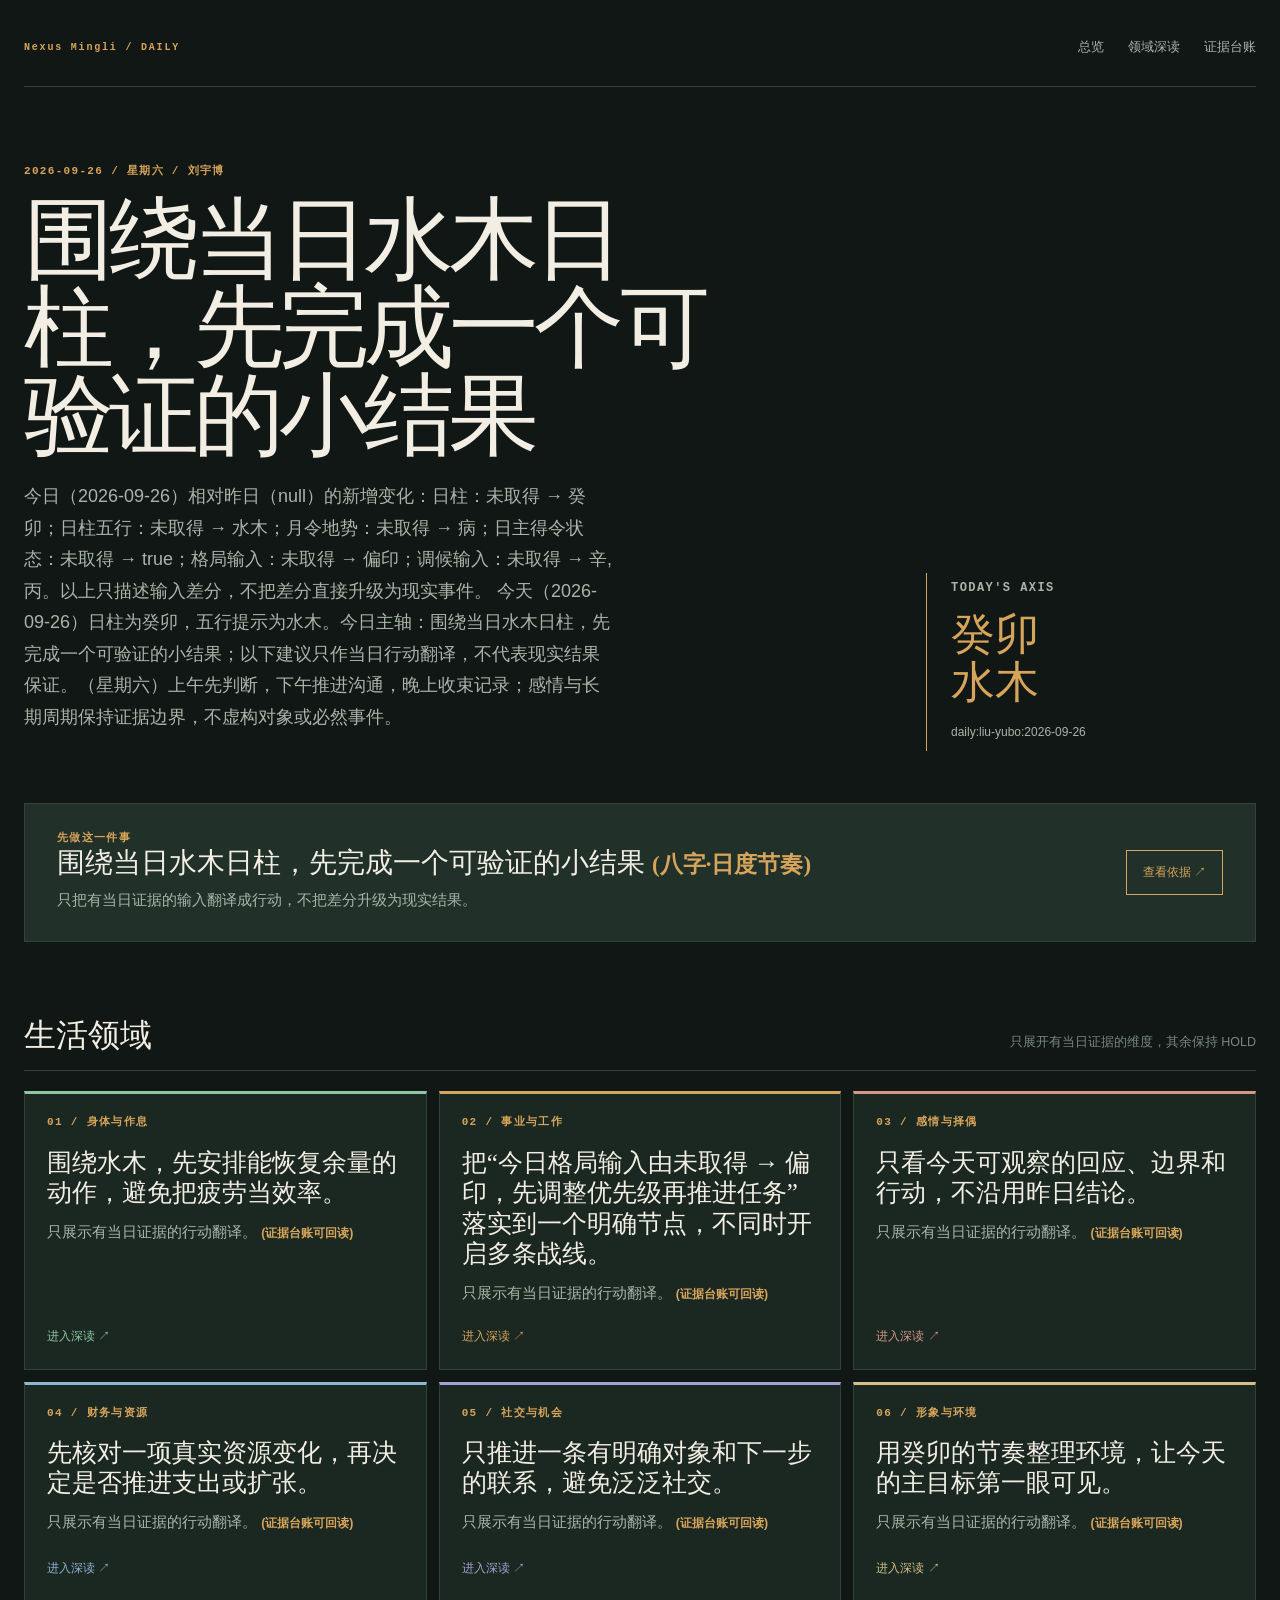
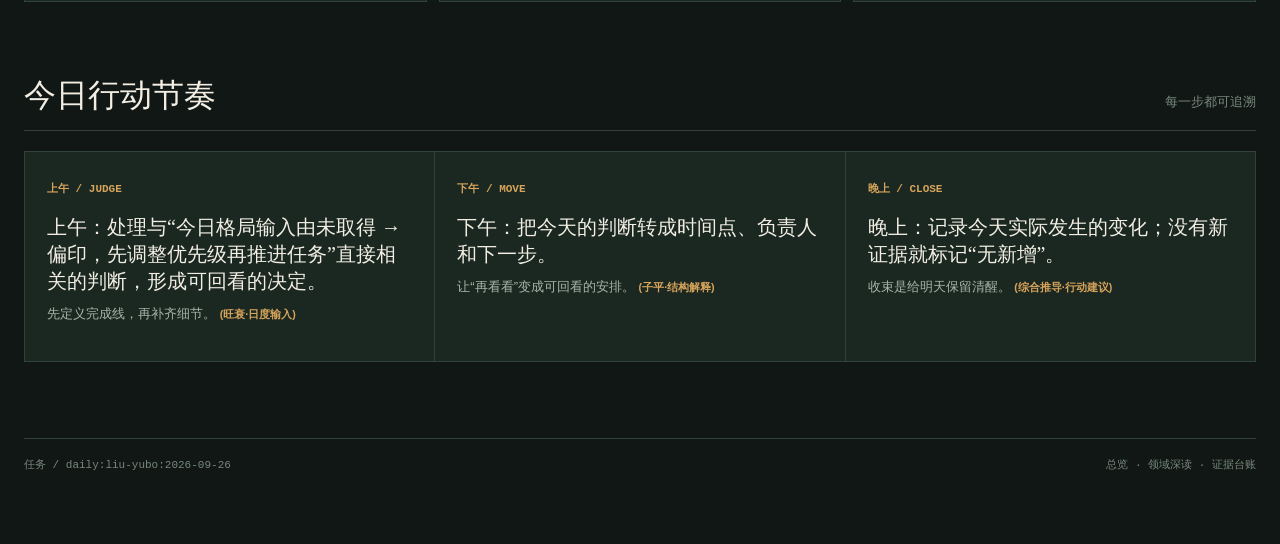
==== commit ea35a7cf: "Update Liu Yubo daily 2026-09-07 (index.html)" ====
--- a/index.html
+++ b/index.html
@@ -1 +1 @@
-<!doctype html><html lang="zh-CN"><head><meta charset="utf-8"><meta name="viewport" content="width=device-width,initial-scale=1"><meta name="description" content="Nexus Mingli｜刘宇博个人命理日报与可回放证据台账"><link rel="canonical" href="https://fieldsgroover108-sys.github.io/liu-yubo-mingli-daily/"><title>刘宇博｜2026-09-23 总览</title><link rel="stylesheet" href="styles.css"></head><body><main class="shell"><header class="top"><div class="brand">Nexus Mingli / DAILY</div><nav class="nav"><a href="index.html">总览</a><a href="domain.html">领域深读</a><a href="evidence.html">证据台账</a></nav></header><section class="hero"><div><div class="eyebrow">2026-09-23 / 星期三 / 刘宇博</div><h1>围绕当日金水日柱，先完成一个可验证的小结果</h1><p>今日（2026-09-23）相对昨日（null）的新增变化：日柱：未取得 → 庚子；日柱五行：未取得 → 金水；月令地势：未取得 → 帝旺；日主得令状态：未取得 → true；格局输入：未取得 → 羊刃格；调候输入：未取得 → 丁,甲,丙。以上只描述输入差分，不把差分直接升级为现实事件。 今天（2026-09-23）日柱为庚子，五行提示为金水。今日主轴：围绕当日金水日柱，先完成一个可验证的小结果；以下建议只作当日行动翻译，不代表现实结果保证。（星期三）上午先判断，下午推进沟通，晚上收束记录；感情与长期周期保持证据边界，不虚构对象或必然事件。</p></div><aside class="hero-mark"><span class="kicker">TODAY'S AXIS</span><strong>庚子<br>金水</strong><span>daily:liu-yubo:2026-09-23</span></aside></section><section class="focus"><div><div class="kicker">先做这一件事</div><h2>围绕当日金水日柱，先完成一个可验证的小结果 <span class="source">(八字·日度节奏)</span></h2><p>只把有当日证据的输入翻译成行动，不把差分升级为现实结果。</p></div><a class="button" href="evidence.html#summary">查看依据 ↗</a></section><div class="section-head"><h2>生活领域</h2><small>只展开有当日证据的维度，其余保持 HOLD</small></div><section class="grid"><a class="tile health" href="domain.html#health"><span class="kicker">01 / 身体与作息</span><h3>围绕金水，先安排能恢复余量的动作，避免把疲劳当效率。</h3><p>只展示有当日证据的行动翻译。 <span class="source">(证据台账可回读)</span></p><span class="button">进入深读 ↗</span></a><a class="tile career" href="domain.html#career"><span class="kicker">02 / 事业与工作</span><h3>把“今日格局输入由未取得 → 羊刃格，先调整优先级再推进任务”落实到一个明确节点，不同时开启多条战线。</h3><p>只展示有当日证据的行动翻译。 <span class="source">(证据台账可回读)</span></p><span class="button">进入深读 ↗</span></a><a class="tile love" href="domain.html#love"><span class="kicker">03 / 感情与择偶</span><h3>只看今天可观察的回应、边界和行动，不沿用昨日结论。</h3><p>只展示有当日证据的行动翻译。 <span class="source">(证据台账可回读)</span></p><span class="button">进入深读 ↗</span></a><a class="tile money" href="domain.html#money"><span class="kicker">04 / 财务与资源</span><h3>先核对一项真实资源变化，再决定是否推进支出或扩张。</h3><p>只展示有当日证据的行动翻译。 <span class="source">(证据台账可回读)</span></p><span class="button">进入深读 ↗</span></a><a class="tile social" href="domain.html#social"><span class="kicker">05 / 社交与机会</span><h3>只推进一条有明确对象和下一步的联系，避免泛泛社交。</h3><p>只展示有当日证据的行动翻译。 <span class="source">(证据台账可回读)</span></p><span class="button">进入深读 ↗</span></a><a class="tile style" href="domain.html#style"><span class="kicker">06 / 形象与环境</span><h3>用庚子的节奏整理环境，让今天的主目标第一眼可见。</h3><p>只展示有当日证据的行动翻译。 <span class="source">(证据台账可回读)</span></p><span class="button">进入深读 ↗</span></a></section><div class="section-head"><h2>今日行动节奏</h2><small>每一步都可追溯</small></div><section class="action-list"><article class="action"><time>上午 / JUDGE</time><strong>上午：处理与“今日格局输入由未取得 → 羊刃格，先调整优先级再推进任务”直接相关的判断，形成可回看的决定。</strong><p>先定义完成线，再补齐细节。 <span class="source">(旺衰·日度输入)</span></p></article><article class="action"><time>下午 / MOVE</time><strong>下午：把今天的判断转成时间点、负责人和下一步。</strong><p>让“再看看”变成可回看的安排。 <span class="source">(子平·结构解释)</span></p></article><article class="action"><time>晚上 / CLOSE</time><strong>晚上：记录今天实际发生的变化；没有新证据就标记“无新增”。</strong><p>收束是给明天保留清醒。 <span class="source">(综合推导·行动建议)</span></p></article></section><footer class="footer"><span>任务 / daily:liu-yubo:2026-09-23</span><span><a href="index.html">总览</a> · <a href="domain.html">领域深读</a> · <a href="evidence.html">证据台账</a></span></footer></main></body></html>+<!doctype html><html lang="zh-CN"><head><meta charset="utf-8"><meta name="viewport" content="width=device-width,initial-scale=1"><meta name="description" content="Nexus Mingli｜刘宇博个人命理日报与可回放证据台账"><link rel="canonical" href="https://fieldsgroover108-sys.github.io/liu-yubo-mingli-daily/"><title>刘宇博｜2026-09-26 总览</title><link rel="stylesheet" href="styles.css"></head><body><main class="shell"><header class="top"><div class="brand">Nexus Mingli / DAILY</div><nav class="nav"><a href="index.html">总览</a><a href="domain.html">领域深读</a><a href="evidence.html">证据台账</a></nav></header><section class="hero"><div><div class="eyebrow">2026-09-26 / 星期六 / 刘宇博</div><h1>围绕当日水木日柱，先完成一个可验证的小结果</h1><p>今日（2026-09-26）相对昨日（null）的新增变化：日柱：未取得 → 癸卯；日柱五行：未取得 → 水木；月令地势：未取得 → 病；日主得令状态：未取得 → true；格局输入：未取得 → 偏印；调候输入：未取得 → 辛,丙。以上只描述输入差分，不把差分直接升级为现实事件。 今天（2026-09-26）日柱为癸卯，五行提示为水木。今日主轴：围绕当日水木日柱，先完成一个可验证的小结果；以下建议只作当日行动翻译，不代表现实结果保证。（星期六）上午先判断，下午推进沟通，晚上收束记录；感情与长期周期保持证据边界，不虚构对象或必然事件。</p></div><aside class="hero-mark"><span class="kicker">TODAY'S AXIS</span><strong>癸卯<br>水木</strong><span>daily:liu-yubo:2026-09-26</span></aside></section><section class="focus"><div><div class="kicker">先做这一件事</div><h2>围绕当日水木日柱，先完成一个可验证的小结果 <span class="source">(八字·日度节奏)</span></h2><p>只把有当日证据的输入翻译成行动，不把差分升级为现实结果。</p></div><a class="button" href="evidence.html#summary">查看依据 ↗</a></section><div class="section-head"><h2>生活领域</h2><small>只展开有当日证据的维度，其余保持 HOLD</small></div><section class="grid"><a class="tile health" href="domain.html#health"><span class="kicker">01 / 身体与作息</span><h3>围绕水木，先安排能恢复余量的动作，避免把疲劳当效率。</h3><p>只展示有当日证据的行动翻译。 <span class="source">(证据台账可回读)</span></p><span class="button">进入深读 ↗</span></a><a class="tile career" href="domain.html#career"><span class="kicker">02 / 事业与工作</span><h3>把“今日格局输入由未取得 → 偏印，先调整优先级再推进任务”落实到一个明确节点，不同时开启多条战线。</h3><p>只展示有当日证据的行动翻译。 <span class="source">(证据台账可回读)</span></p><span class="button">进入深读 ↗</span></a><a class="tile love" href="domain.html#love"><span class="kicker">03 / 感情与择偶</span><h3>只看今天可观察的回应、边界和行动，不沿用昨日结论。</h3><p>只展示有当日证据的行动翻译。 <span class="source">(证据台账可回读)</span></p><span class="button">进入深读 ↗</span></a><a class="tile money" href="domain.html#money"><span class="kicker">04 / 财务与资源</span><h3>先核对一项真实资源变化，再决定是否推进支出或扩张。</h3><p>只展示有当日证据的行动翻译。 <span class="source">(证据台账可回读)</span></p><span class="button">进入深读 ↗</span></a><a class="tile social" href="domain.html#social"><span class="kicker">05 / 社交与机会</span><h3>只推进一条有明确对象和下一步的联系，避免泛泛社交。</h3><p>只展示有当日证据的行动翻译。 <span class="source">(证据台账可回读)</span></p><span class="button">进入深读 ↗</span></a><a class="tile style" href="domain.html#style"><span class="kicker">06 / 形象与环境</span><h3>用癸卯的节奏整理环境，让今天的主目标第一眼可见。</h3><p>只展示有当日证据的行动翻译。 <span class="source">(证据台账可回读)</span></p><span class="button">进入深读 ↗</span></a></section><div class="section-head"><h2>今日行动节奏</h2><small>每一步都可追溯</small></div><section class="action-list"><article class="action"><time>上午 / JUDGE</time><strong>上午：处理与“今日格局输入由未取得 → 偏印，先调整优先级再推进任务”直接相关的判断，形成可回看的决定。</strong><p>先定义完成线，再补齐细节。 <span class="source">(旺衰·日度输入)</span></p></article><article class="action"><time>下午 / MOVE</time><strong>下午：把今天的判断转成时间点、负责人和下一步。</strong><p>让“再看看”变成可回看的安排。 <span class="source">(子平·结构解释)</span></p></article><article class="action"><time>晚上 / CLOSE</time><strong>晚上：记录今天实际发生的变化；没有新证据就标记“无新增”。</strong><p>收束是给明天保留清醒。 <span class="source">(综合推导·行动建议)</span></p></article></section><footer class="footer"><span>任务 / daily:liu-yubo:2026-09-26</span><span><a href="index.html">总览</a> · <a href="domain.html">领域深读</a> · <a href="evidence.html">证据台账</a></span></footer></main></body></html>
